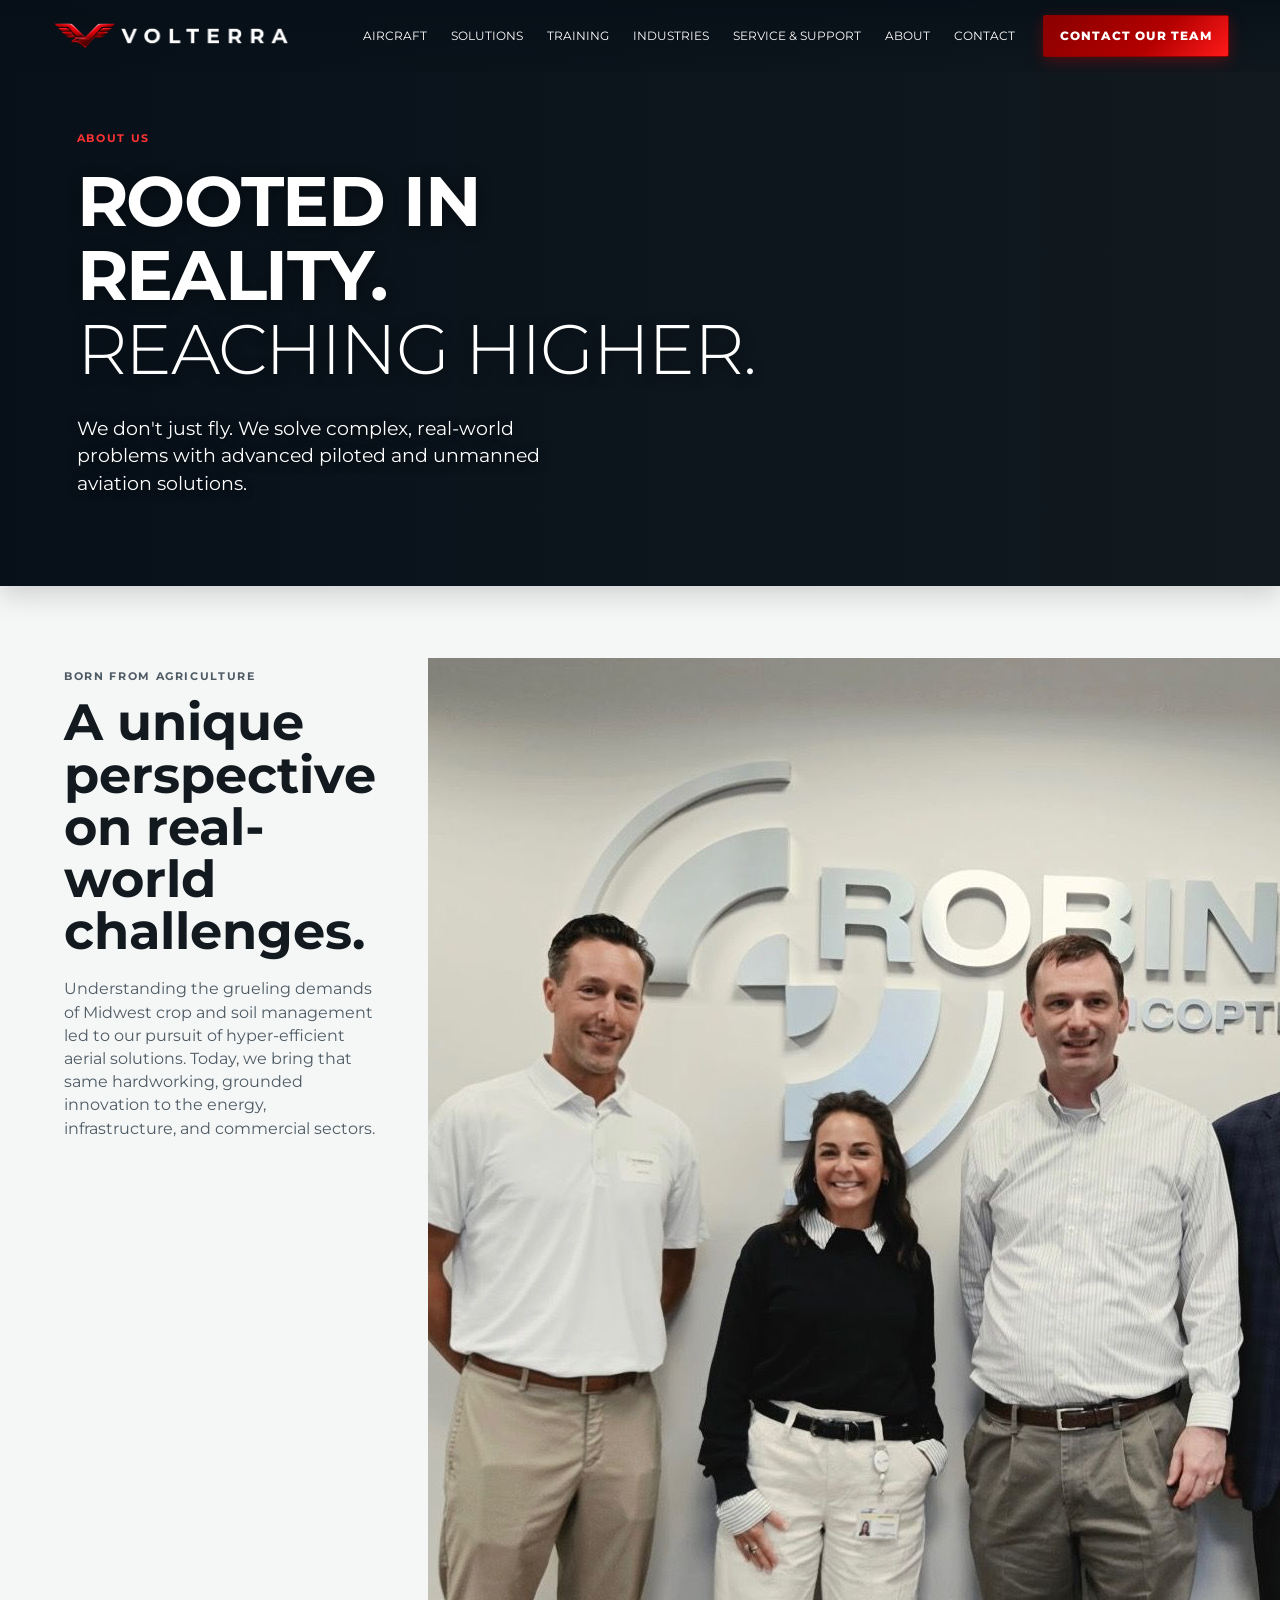
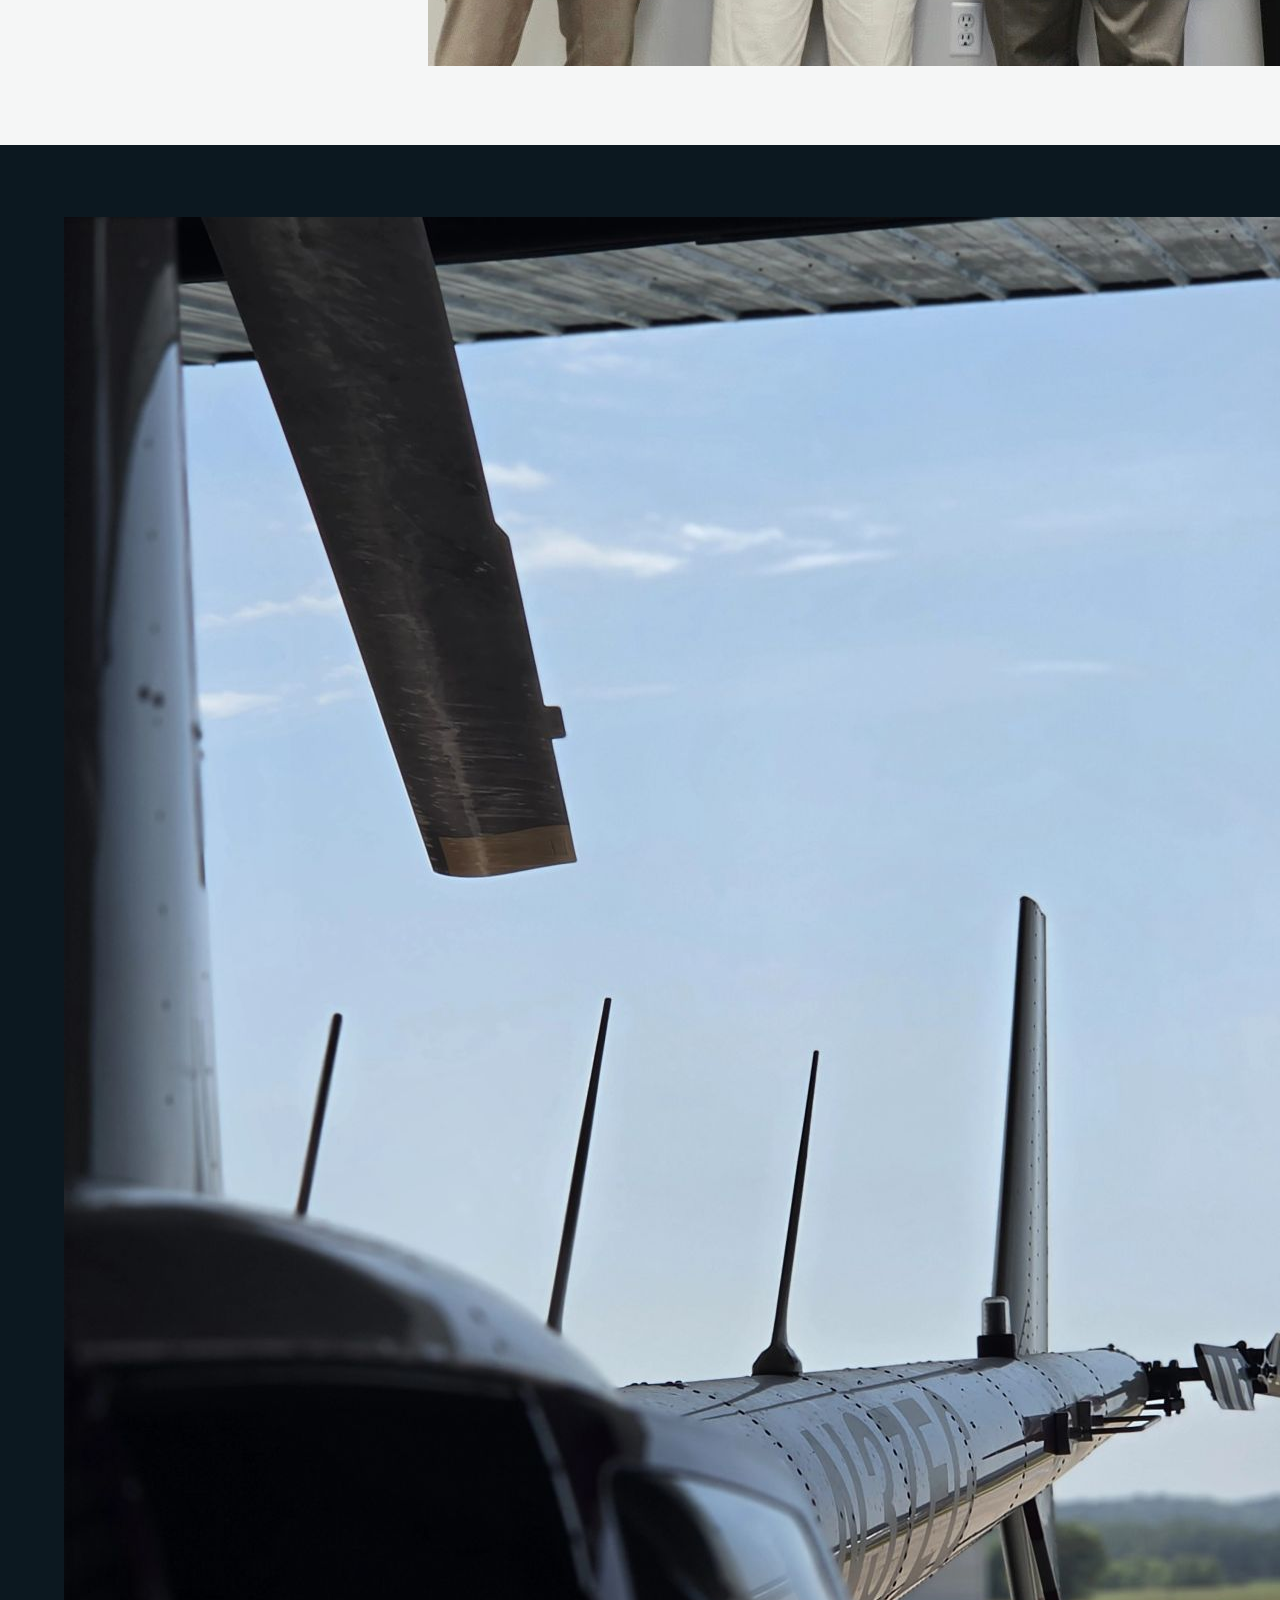
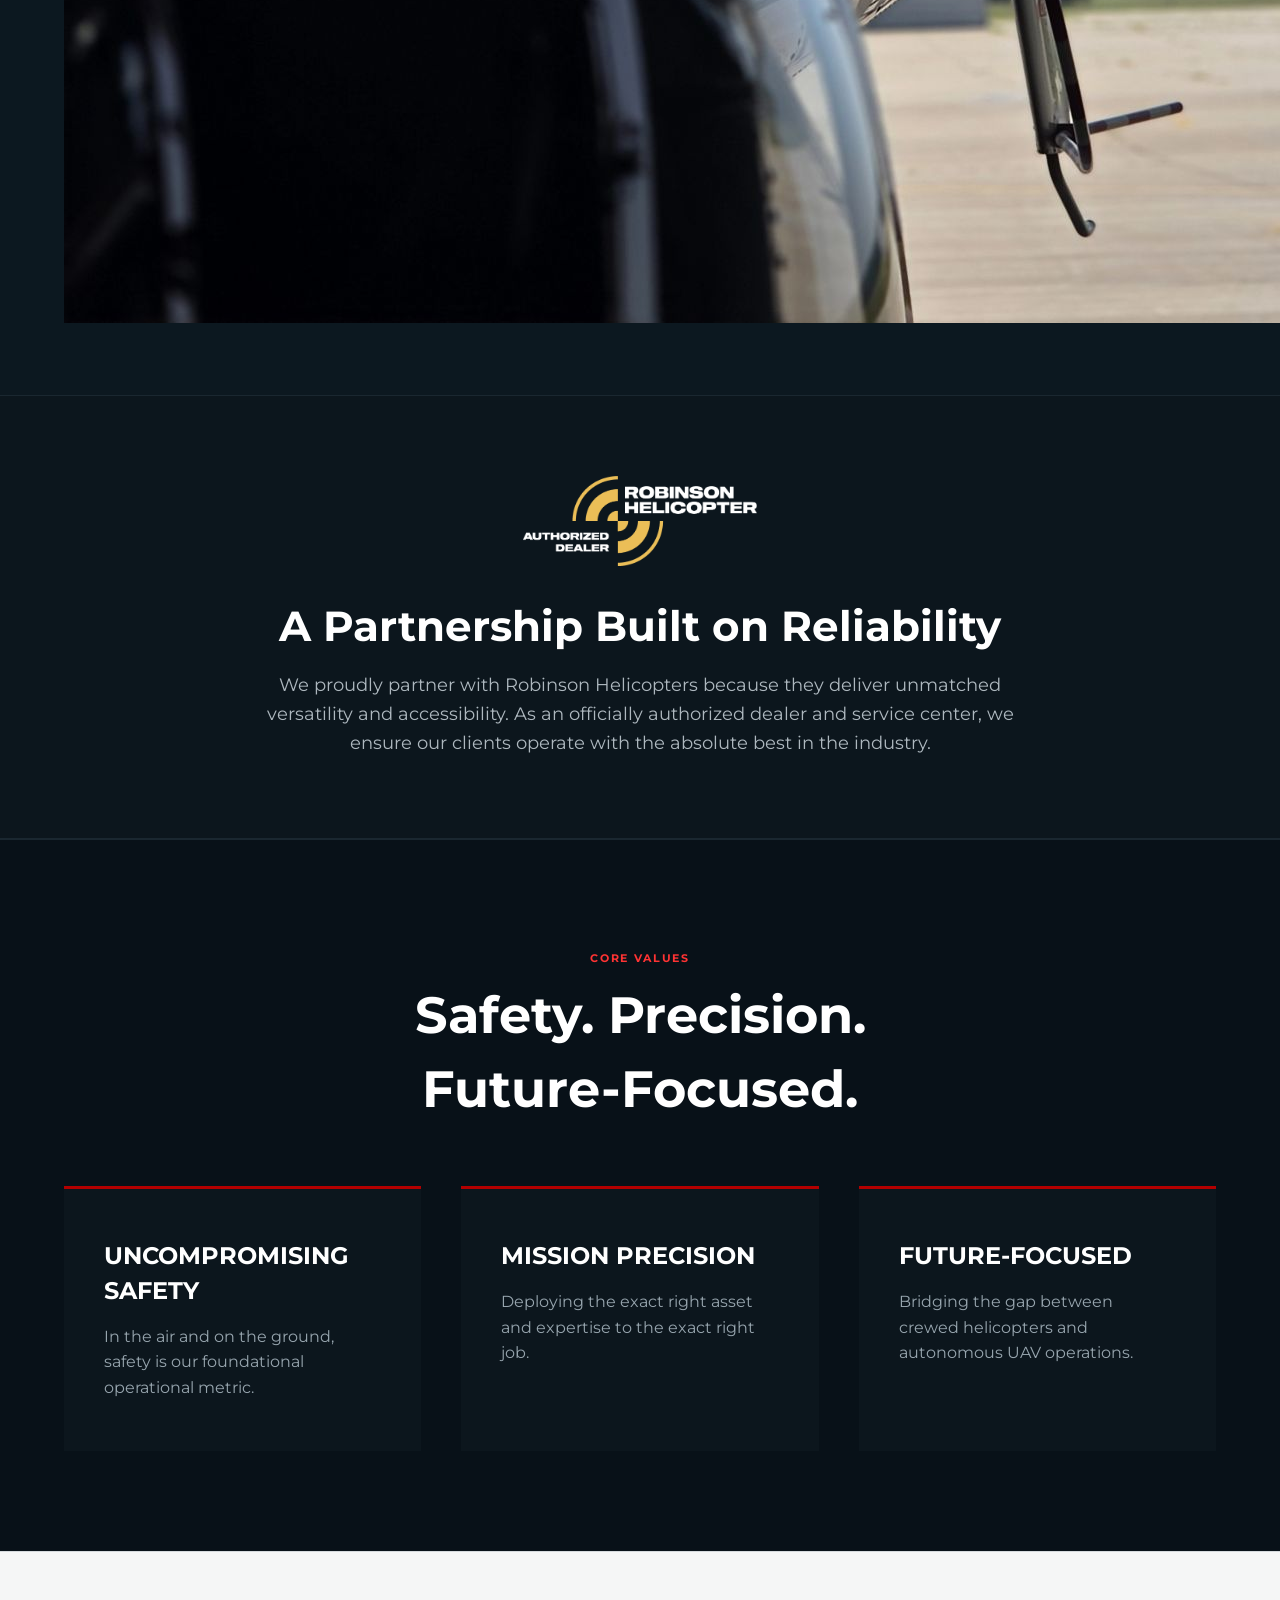
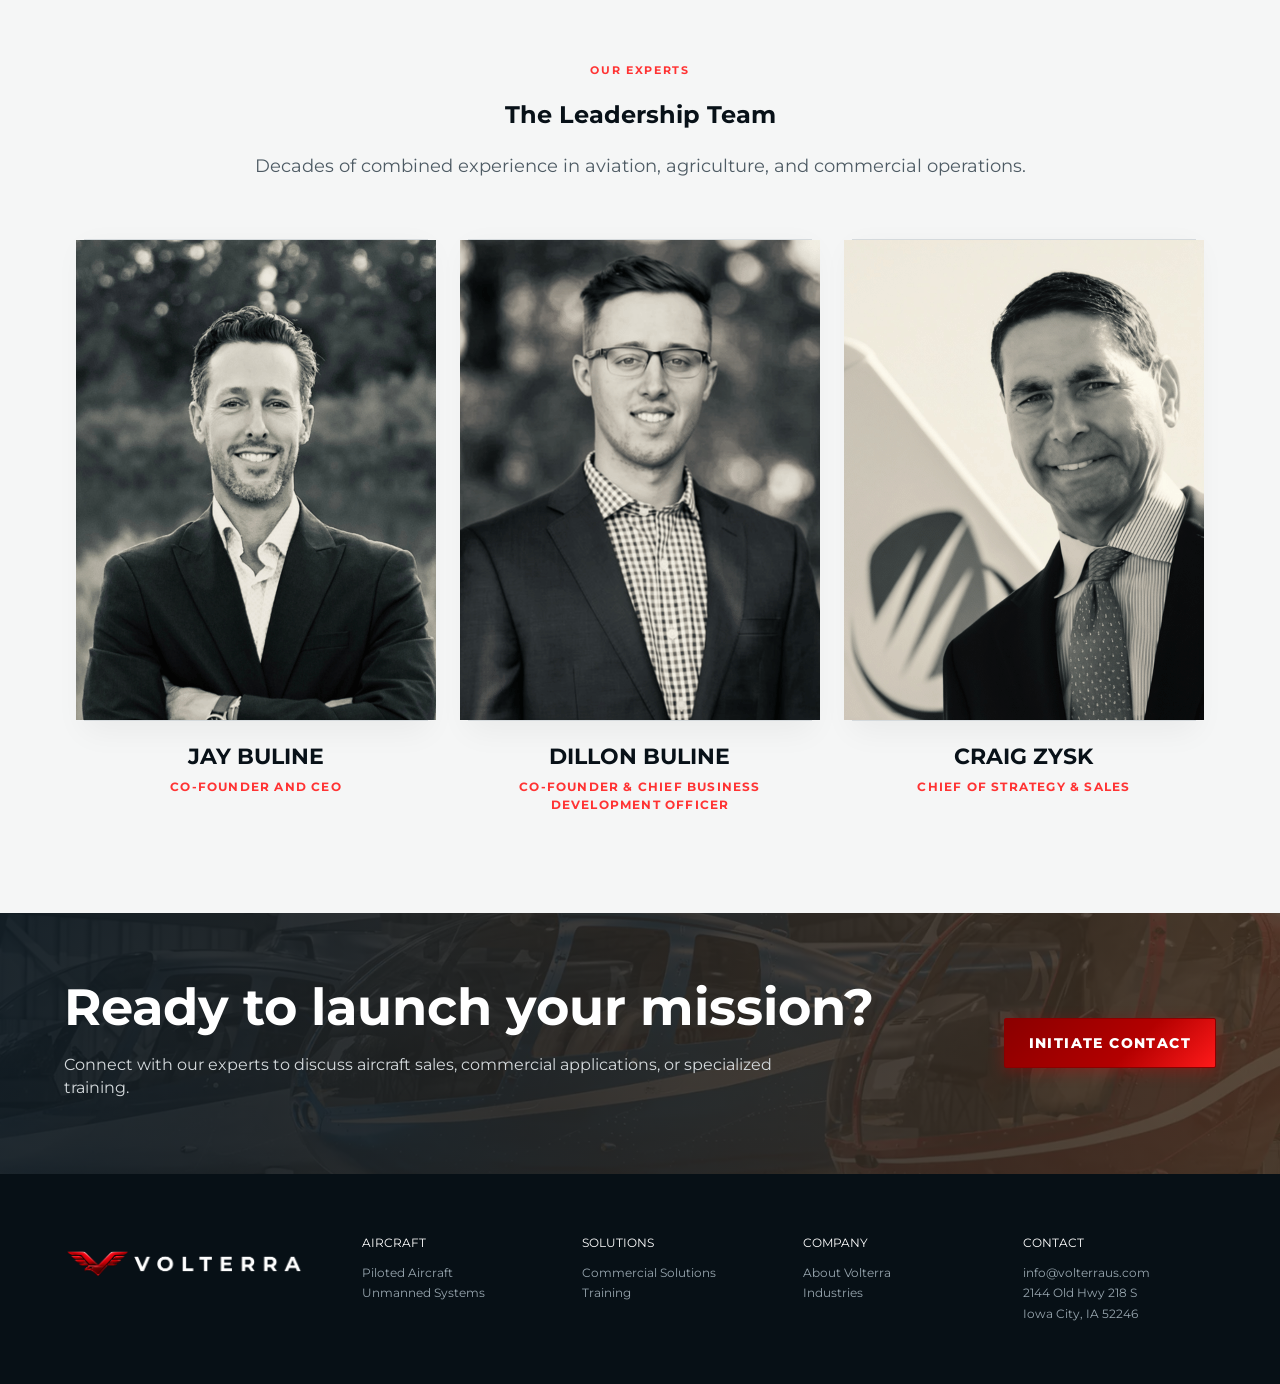
==== Volterra_Website_Starter/about.html @ 9dd0ea14 "Update about.html" ====
<!doctype html>
<html lang="en">
<head>
  <meta charset="utf-8">
  <meta name="viewport" content="width=device-width,initial-scale=1">
  <title>About Volterra | Advanced Aviation Solutions</title>
  <link href="https://fonts.googleapis.com/css2?family=Montserrat:wght@300;400;700;800&display=swap" rel="stylesheet">
  <link rel="stylesheet" href="styles.css?v=29">
</head>
<body>
  <header>
    <a href="index.html" class="brand-link">
      <img src="volterra-horizontal-logo-whitetext.png" alt="Volterra Logo" class="brand-logo">
    </a>
    <nav>
      <a href="index.html#aircraft">Aircraft</a>
      <a href="index.html#solutions">Solutions</a>
      <a href="training.html">Training</a>
      <a href="index.html#industries">Industries</a>
      <a href="index.html#service">Service & Support</a>
      <a href="about.html">About</a>
      <a href="contact.html">Contact</a>
    </nav>
    <a class="btn small" href="contact.html">Contact Our Team</a>
    <div class="mobile-menu">
      <svg width="28" height="28" viewBox="0 0 24 24" fill="none" stroke="currentColor" stroke-width="2"><path d="M3 12h18M3 6h18M3 18h18"/></svg>
    </div>
  </header>

  <!-- HERO SECTION -->
  <section class="hero about-hero">
    <div class="shade"></div>
    <div class="copy">
      <p class="eyebrow blue">About Us</p>
      <h1><strong>ROOTED IN REALITY.</strong><br>REACHING HIGHER.</h1>
      <p>We don't just fly. We solve complex, real-world problems with advanced piloted and unmanned aviation solutions.</p>
    </div>
  </section>

  <!-- SECTION BELOW HERO -->
  <section class="light grid2">
    <div>
      <p class="eyebrow blue">Born from Agriculture</p>
      <h2>A unique perspective on real-world challenges.</h2>
      <p>Understanding the grueling demands of Midwest crop and soil management led to our pursuit of hyper-efficient aerial solutions. Today, we bring that same hardworking, grounded innovation to the energy, infrastructure, and commercial sectors.</p>
    </div>
    <div class="about-feature-img-wrapper">
      <img src="about-team-robinson.jpg" alt="Volterra Team at Robinson Helicopter Company" class="about-feature-img">
    </div>
  </section>

  <!-- THE CAMPUS -->
  <section class="campus" style="grid-template-columns: 1.3fr 1fr;">
    <div class="campus-photo-wrapper">
      <img src="about-campus-hangar.jpg" alt="Volterra Campus Facility" class="campus-feature-img">
    </div>
    <div style="padding: 72px 5vw; display: flex; flex-direction: column; justify-content: center;">
      <p class="eyebrow blue">The Hub</p>
      <h2>The Volterra Campus</h2>
      <p style="color: #97a5ae;">Located in Iowa City, our purpose-built campus is the center of our operations.</p>
      <ul class="campus-list">
        <li><strong>Service & Maintenance:</strong> State-of-the-art bays for keeping fleets mission-ready.</li>
        <li><strong>Training & Flight Ops:</strong> Where pilots and operators master traditional and autonomous flight.</li>
        <li><strong>Innovation:</strong> A collaborative space for developing new commercial applications.</li>
      </ul>
    </div>
  </section>

  <!-- ROBINSON PARTNERSHIP -->
  <section class="auth-dealer partnership-section">
    <img src="robinson-authorized-dealer.png" alt="Robinson Authorized Dealer" class="partnership-logo">
    <div class="partnership-text">
      <h2>A Partnership Built on Reliability</h2>
      <p>We proudly partner with Robinson Helicopters because they deliver unmatched versatility and accessibility. As an officially authorized dealer and service center, we ensure our clients operate with the absolute best in the industry.</p>
    </div>
  </section>

  <!-- CORE VALUES -->
  <section class="values-section">
    <div class="values-header">
      <p class="eyebrow blue">Core Values</p>
      <h2>Safety. Precision.<br>Future-Focused.</h2>
    </div>
    <div class="values-grid">
      <div class="value-card">
        <h3>Uncompromising Safety</h3>
        <p>In the air and on the ground, safety is our foundational operational metric.</p>
      </div>
      <div class="value-card">
        <h3>Mission Precision</h3>
        <p>Deploying the exact right asset and expertise to the exact right job.</p>
      </div>
      <div class="value-card">
        <h3>Future-Focused</h3>
        <p>Bridging the gap between crewed helicopters and autonomous UAV operations.</p>
      </div>
    </div>
  </section>

  <!-- LEADERSHIP TEAM (3 MEMBERS) -->
  <section class="leadership-section">
    <div class="leadership-header">
      <p class="eyebrow blue">Our Experts</p>
      <h2>The Leadership Team</h2>
      <p>Decades of combined experience in aviation, agriculture, and commercial operations.</p>
    </div>
    <div class="team-grid">
      <div class="team-card">
        <div class="team-photo">
          <img src="team-jay-buline.png" alt="Jay Buline">
        </div>
        <h3>Jay Buline</h3>
        <p class="team-title">Co-Founder and CEO</p>
      </div>
      <div class="team-card">
        <div class="team-photo">
          <img src="team-dillon-buline.png" alt="Dillon Buline">
        </div>
        <h3>Dillon Buline</h3>
        <p class="team-title">Co-Founder &amp; Chief Business Development Officer</p>
      </div>
      <div class="team-card">
        <div class="team-photo">
          <img src="team-craig-zysk.png" alt="Craig Zysk">
        </div>
        <h3>Craig Zysk</h3>
        <p class="team-title">Chief of Strategy &amp; Sales</p>
      </div>
    </div>
  </section>

  <!-- CTA -->
  <section class="cta">
    <div>
      <h2>Ready to launch your mission?</h2>
      <p>Connect with our experts to discuss aircraft sales, commercial applications, or specialized training.</p>
    </div>
    <a class="btn" href="contact.html">Initiate Contact</a>
  </section>

  <footer id="service">
    <div><img src="volterra-horizontal-logo-whitetext.png" alt="Volterra Logo" class="footer-logo"></div>
    <div>Aircraft<br><span>Piloted Aircraft<br>Unmanned Systems</span></div>
    <div>Solutions<br><span>Commercial Solutions<br>Training</span></div>
    <div>Company<br><span>About Volterra<br>Industries</span></div>
    <div>Contact<br><span>info@volterraus.com<br>2144 Old Hwy 218 S<br>Iowa City, IA 52246</span></div>
  </footer>
</body>
</html>
---- Volterra_Website_Starter/styles.css ----
:root {
  --slide-width: 40%;
  --center-offset: 30%;
}

* { box-sizing: border-box; }
body { margin: 0; font-family: 'Montserrat', Arial, sans-serif; background: #081118; color: #fff; line-height: 1.45; }
a { color: inherit; text-decoration: none; }

header { position: fixed; top: 0; left: 0; right: 0; z-index: 20; height: 72px; padding: 0 4vw; display: flex; align-items: center; gap: 28px; background: linear-gradient(#071018e8, #07101833); }
.brand-logo { height: 60px; width: auto; display: block; margin-right: auto; }
nav { display: flex; gap: 24px; font-size: 12px; text-transform: uppercase; margin-left: auto; }

/* RED GRADIENT BUTTONS */
.btn { display: inline-block; padding: 14px 24px; background: linear-gradient(135deg, #8a0000 0%, #b30000 60%, #ff1a1a 100%); border: 1px solid #8a0000; color: #fff; text-transform: uppercase; font-size: 14px; font-weight: 800; letter-spacing: .1em; transition: 0.3s; cursor: pointer; box-shadow: 0 4px 15px rgba(230,0,0,0.3); border-radius: 2px; text-align: center; }
.btn:hover { background: linear-gradient(135deg, #a30000 0%, #cc0000 60%, #ff4d4d 100%); box-shadow: 0 6px 20px rgba(255,0,0,0.5); border-color: #a30000; transform: translateY(-2px); }
.btn.small { padding: 11px 16px; font-size: 12px; }

/* Outline Button Variation */
.outline { background: transparent; border: 2px solid #fff; box-shadow: none; }
.outline:hover { background: #fff; color: #cc0000; box-shadow: 0 4px 15px rgba(255,255,255,0.3); border-color: #fff; }

/* Text Links & Arrows */
.text-link { display: inline-flex; align-items: center; gap: 8px; font-size: 11px; text-transform: uppercase; font-weight: 700; letter-spacing: 0.1em; margin-top: 24px; transition: 0.2s; }
.text-link.blue { color: #ff3333; } 
.text-link:hover { opacity: 0.7; }
.arrow { width: 14px; height: 14px; vertical-align: middle; stroke: currentColor; }

/* Hero Section */
.hero { min-height: 85vh; position: relative; display: flex; align-items: center; padding: 120px 6vw 70px; overflow: hidden; background: #081118; z-index: 5; box-shadow: 0 20px 50px rgba(0,0,0,0.8); }
.hero-video { position: absolute; top: 0; left: 0; width: 100%; height: 100%; object-fit: cover; z-index: 0; pointer-events: none; }
.shade { position: absolute; inset: 0; background: linear-gradient(90deg, rgba(7,16,25,0.95) 0%, rgba(7,16,25,0.6) 45%, transparent 100%); z-index: 1; }
.copy { position: relative; z-index: 2; max-width: 720px; }
.eyebrow { text-transform: uppercase; letter-spacing: .15em; font-size: 11px; font-weight: 700; }
.blue { color: #ff3333; } 
.hero h1 { font-size: clamp(36px, 5.5vw, 76px); line-height: 1.05; text-transform: uppercase; letter-spacing: -0.02em; font-weight: 300; margin: 18px 0 28px; text-shadow: 0 2px 14px rgba(0,0,0,0.4); }
.hero h1 strong { font-weight: 700; }
.hero p:not(.eyebrow) { font-size: clamp(16px, 2vw, 19px); max-width: 520px; text-shadow: 0 2px 10px rgba(0,0,0,0.6); }
.actions { display: flex; gap: 12px; margin-top: 28px; }
.scroll-arrow { position: absolute; bottom: 30px; left: 50%; transform: translateX(-50%); color: #fff; opacity: 0.6; z-index: 2; }

/* ROBINSON SLIDER */
.heli-slider { background: #f3eee6; color: #121a20; position: relative; padding: 80px 0 100px; overflow: hidden; display: flex; flex-direction: column; align-items: center; }
.bg-title { position: absolute; top: 10%; left: 50%; transform: translateX(-50%); font-size: 28vw; font-weight: 800; color: rgba(0,0,0,0.03); z-index: 1; pointer-events: none; line-height: 1; margin: 0; }

.carousel-container { position: relative; z-index: 2; width: 100%; max-width: 1400px; margin: 0 auto; display: flex; align-items: center; justify-content: center; }
.slider-btn { background: transparent; border: 1px solid #121a20; border-radius: 50%; width: 44px; height: 44px; display: flex; align-items: center; justify-content: center; cursor: pointer; transition: 0.2s; position: absolute; z-index: 10; top: 50%; transform: translateY(-50%); }
.slider-btn:hover { background: #121a20; color: #fff; }
.slider-btn.prev { left: 5vw; }
.slider-btn.next { right: 5vw; }
@media(min-width: 1400px) { .slider-btn.prev { left: 10px; } .slider-btn.next { right: 10px; } }

.carousel-track-wrapper { width: 100%; overflow: hidden; padding: 20px 0; touch-action: pan-y; }
.carousel-track { display: flex; transition: transform 0.5s ease; width: 100%; align-items: center; }
.slide { flex: 0 0 var(--slide-width); text-align: center; transition: all 0.5s ease; opacity: 0.2; transform: scale(0.65); cursor: pointer; }
.slide img { width: 100%; height: auto; max-height: 400px; object-fit: contain; filter: drop-shadow(0 25px 20px rgba(0,0,0,0.25)); }
.slide.active { opacity: 1; transform: scale(1.15); pointer-events: none; }

.carousel-dots { display: flex; gap: 10px; margin: 40px 0; position: relative; z-index: 2; }
.dot { width: 6px; height: 6px; background: #aeb8bf; border-radius: 50%; cursor: pointer; transition: 0.2s; }
.dot.active { background: #121a20; transform: scale(1.6); }

.carousel-content { max-width: 800px; margin: 0 auto; text-align: left; padding: 0 5vw; position: relative; z-index: 2; width: 100%; }
.carousel-content .series { text-transform: uppercase; letter-spacing: 1px; font-size: 14px; margin-bottom: 5px; color: #555; }
.carousel-content h2 { font-size: 48px; margin: 0 0 15px; color: #081118; font-weight: 800; line-height: 1; }
.carousel-content p { font-size: 16px; color: #444; margin-bottom: 30px; line-height: 1.6; }

/* Authorized Dealer Banner */
.auth-dealer { background: #0c161d; padding: 35px 5vw; display: flex; justify-content: center; align-items: center; border-bottom: 1px solid #1a2730; }
.auth-dealer img { height: 90px; width: auto; object-fit: contain; }

.grid2 { display: grid; grid-template-columns: 1fr 2fr; gap: 52px; padding: 72px 5vw; }
.light { background: #f5f6f6; color: #121a20; }
.light p { color: #4e5b64; }
.light h2, .ag-section h2, .campus h2, .cta h2 { font-size: clamp(34px, 4vw, 56px); line-height: 1.02; margin: 10px 0 20px; }

/* Industry Cards */
.industry-grid { display: grid; grid-template-columns: repeat(4, 1fr); gap: 6px; }
.industry-grid article { min-height: 400px; padding: 0; display: flex; flex-direction: column; justify-content: center; align-items: center; text-transform: uppercase; position: relative; cursor: pointer; overflow: hidden; }
.card-content { position: relative; z-index: 2; display: flex; justify-content: center; align-items: center; width: 100%; height: 100%; }

.industry-title { font-size: clamp(40px, 4vw, 56px); font-weight: 800; color: #ffffff; writing-mode: vertical-rl; transform: rotate(180deg); letter-spacing: 0.1em; transition: 0.4s ease; margin: 0; text-shadow: 0 4px 15px rgba(0,0,0,0.5); }
.industry-grid article:hover .industry-title { transform: rotate(180deg) scale(1.05); }

.ag { background: linear-gradient(to top, rgba(0,0,0,0.95) 0%, rgba(0,0,0,0.2) 80%), url('industry-ag.jpg'); background-size: cover; background-position: center; }
.energy { background: linear-gradient(to top, rgba(0,0,0,0.95) 0%, rgba(0,0,0,0.2) 80%), url('industry-energy.png'); background-size: cover; background-position: center; }
.infra { background: linear-gradient(to top, rgba(0,0,0,0.95) 0%, rgba(0,0,0,0.2) 80%), url('infrastructure-picture.png'); background-size: cover; background-position: center; }
.emerging { background: linear-gradient(to top, rgba(0,0,0,0.95) 0%, rgba(0,0,0,0.2) 80%), url('emerging-picture.png'); background-size: cover; background-position: center; }

/* Split Panels */
.split { display: grid; grid-template-columns: 1fr 1fr; }
.panel { min-height: 500px; display: flex; flex-direction: column; justify-content: flex-end; align-items: flex-start; padding: 70px 6vw; position: relative; }
.panel-content { position: relative; z-index: 2; }
.panel h2 { font-size: clamp(28px, 3vw, 36px); text-shadow: 0 2px 10px rgba(0,0,0,0.6); margin: 10px 0 0; }
.crewed { background: linear-gradient(to right, rgba(7,16,25,0.95) 0%, rgba(7,16,25,0.2) 100%), linear-gradient(to top, rgba(7,16,25,0.9) 0%, transparent 60%), url('crewed-r44.png'); background-size: cover; background-position: center; }
.uncrewed { background: linear-gradient(to right, rgba(7,16,25,0.95) 0%, rgba(7,16,25,0.2) 100%), linear-gradient(to top, rgba(7,16,25,0.9) 0%, transparent 60%), url('unmanned-aviation.webp'); background-size: cover; background-position: center; }

/* Ag Section */
.ag-section { display: grid; grid-template-columns: 1fr 1.4fr; background: #08131b; }
.ag-section > div:first-child { padding: 72px 5vw; display: flex; flex-direction: column; justify-content: center; }
.field { min-height: 450px; position: relative; background: url('born-ag-bg.jpg') center/cover no-repeat; }
.field::before { content: ''; position: absolute; inset: 0; background: linear-gradient(to right, #08131b 0%, transparent 30%); }

/* Landscapes Grid */
.landscapes { display: grid; grid-template-columns: repeat(3, 1fr); gap: 6px; }
.landscapes div { min-height: 260px; background-size: cover; background-position: center; }
.landscape-1 { background-image: url('mission-ready-1.png'); }
.landscape-2 { background-image: url('mission-ready-2.png'); }
.landscape-3 { background-image: url('mission-ready-3.png'); }

/* Campus */
.campus { display: grid; grid-template-columns: 0.8fr 1.7fr; min-height: 450px; background: #0c1820; }
.campus > div:first-child { padding: 72px 5vw; display: flex; flex-direction: column; justify-content: center; }
.campus-art { background: linear-gradient(to right, #0c1820 0%, rgba(12,24,32,0.1) 50%), url('campus-pic.png') center/cover no-repeat; min-height: 450px; position: relative; }

/* Footer & CTA */
.cta { display: flex; justify-content: space-between; align-items: center; gap: 28px; padding: 58px 5vw; background: linear-gradient(100deg, rgba(16,28,36,0.9), rgba(74,55,38,0.8)), url('move-aviation-forward.webp') center/cover no-repeat; }
.cta p { max-width: 740px; color: #d5dadd; }
footer { display: grid; grid-template-columns: 1.4fr repeat(4, 1fr); gap: 28px; padding: 60px 5vw; background: #071016; font-size: 12px; text-transform: uppercase; }
.footer-logo { height: 60px; width: auto; display: block; margin-bottom: 20px; }
footer span { display: block; color: #97a5ae; line-height: 1.7; text-transform: none; margin-top: 12px; }

/* ABOUT PAGE STYLES */
.about-hero { background: #121a20; min-height: 60vh; box-shadow: 0 10px 25px rgba(0,0,0,0.15); }
.placeholder-img { background: #e0e5e9; border: 2px dashed #aeb8bf; display: flex; align-items: center; justify-content: center; color: #4e5b64; font-weight: 700; text-transform: uppercase; font-size: 14px; letter-spacing: 0.1em; text-align: center; padding: 40px; }
.dark-placeholder { background: #0c1820; border-color: #1a2730; color: #4e5b64; }
.campus-list { list-style: none; padding: 0; margin: 30px 0 0; }
.campus-list li { margin-bottom: 20px; padding-left: 24px; position: relative; color: #aeb8bf; font-size: 16px; line-height: 1.6; }
.campus-list li strong { color: #fff; }
.campus-list li::before { content: '→'; position: absolute; left: 0; color: #ff3333; font-weight: bold; }
.partnership-section { flex-direction: column; padding: 80px 5vw; border-top: 1px solid #1a2730; }
.partnership-logo { height: 110px; margin-bottom: 30px; }
.partnership-text { max-width: 800px; text-align: center; }
.partnership-text h2 { font-size: clamp(28px, 4vw, 42px); margin: 0 0 15px; }
.partnership-text p { color: #aeb8bf; font-size: 18px; line-height: 1.6; margin: 0; }
.values-section { padding: 100px 5vw; background: #081118; border-top: 1px solid #1a2730; }
.values-header { text-align: center; margin-bottom: 60px; }
.values-header h2 { font-size: clamp(34px, 4vw, 56px); margin: 10px 0 0; }
.values-grid { display: grid; grid-template-columns: repeat(3, 1fr); gap: 40px; max-width: 1200px; margin: 0 auto; }
.value-card { background: #0c161d; padding: 50px 40px; border-top: 3px solid #b30000; transition: 0.3s; }
.value-card:hover { transform: translateY(-10px); box-shadow: 0 10px 30px rgba(0,0,0,0.5); border-color: #ff3333; }
.value-card h3 { font-size: 24px; text-transform: uppercase; margin: 0 0 15px; color: #fff; }
.value-card p { color: #97a5ae; margin: 0; line-height: 1.6; }

/* Leadership Team (Light Theme) */
.leadership-section { padding: 100px 5vw; background: #f5f6f6; border-top: 1px solid #d5dadd; }
.leadership-header { text-align: center; margin-bottom: 60px; }
.leadership-header h2 { color: #081118; }
.leadership-header p:not(.eyebrow) { color: #4e5b64; font-size: 18px; }
.team-grid { display: flex; flex-wrap: wrap; justify-content: center; gap: 40px; max-width: 1200px; margin: 0 auto; }
.team-card { flex: 0 1 calc(33.333% - 40px); min-width: 250px; text-align: center; }
.team-photo { width: 100%; aspect-ratio: 3/4; background: #ffffff; border: 1px solid #d5dadd; box-shadow: 0 10px 30px rgba(0,0,0,0.05); display: flex; align-items: center; justify-content: center; margin-bottom: 20px; color: #97a5ae; font-size: 12px; text-transform: uppercase; letter-spacing: 0.1em; transition: 0.3s; }
.team-card:hover .team-photo { border-color: #ff3333; box-shadow: 0 10px 30px rgba(255,51,51,0.15); transform: translateY(-5px); }
.team-card h3 { font-size: 22px; margin: 0 0 5px; color: #081118; text-transform: uppercase; }
.team-title { color: #ff3333; font-weight: 700; font-size: 12px; text-transform: uppercase; letter-spacing: 0.1em; margin: 0; }

/* CONTACT PAGE STYLES (Light Theme) */
.contact-hero { background: #121a20; min-height: 45vh; box-shadow: 0 10px 25px rgba(0,0,0,0.15); }
.contact-section-wrapper { background: #f5f6f6; color: #121a20; }
.contact-section { display: grid; grid-template-columns: 1fr 1.5fr; gap: 80px; padding: 100px 5vw; max-width: 1400px; margin: 0 auto; }
.contact-info h2 { font-size: clamp(28px, 3vw, 42px); margin: 0 0 15px; color: #081118; }
.contact-info > p { color: #4e5b64; line-height: 1.6; margin-bottom: 40px; font-size: 16px; }
.info-block { margin-bottom: 35px; }
.contact-link, .contact-address { font-size: 18px; color: #121a20; font-weight: 700; line-height: 1.5; display: inline-block; transition: 0.2s; }
.contact-link:hover { color: #ff3333; }
.contact-form-container { background: #ffffff; border: 1px solid #d5dadd; padding: 10px; border-radius: 4px; box-shadow: 0 10px 30px rgba(0,0,0,0.08); }

/* TRAINING PAGE STYLES */
.training-hero { background: #121a20; min-height: 60vh; box-shadow: 0 10px 25px rgba(0,0,0,0.15); }
.courses-section { padding: 100px 5vw; background: #0c1820; border-top: 1px solid #1a2730; }
.courses-header { text-align: center; margin-bottom: 60px; }
.courses-header h2 { font-size: clamp(34px, 4vw, 56px); margin: 10px 0 0; }
.courses-grid { display: grid; grid-template-columns: repeat(auto-fit, minmax(320px, 1fr)); gap: 40px; max-width: 1000px; margin: 0 auto; }
.course-card { background: #081118; padding: 40px; border-top: 3px solid #b30000; border-radius: 2px; display: flex; flex-direction: column; transition: 0.3s; border-left: 1px solid #1a2730; border-right: 1px solid #1a2730; border-bottom: 1px solid #1a2730; }
.course-card:hover { transform: translateY(-50px); box-shadow: 0 10px 30px rgba(0,0,0,0.5); border-top-color: #ff3333; }
.course-date { display: inline-block; align-self: flex-start; background: #ff3333; color: #fff; padding: 6px 12px; font-size: 11px; font-weight: 800; text-transform: uppercase; letter-spacing: .1em; margin-bottom: 25px; border-radius: 2px; }
.course-card h3 { font-size: 24px; margin: 0 0 5px; color: #fff; }
.course-type { color: #ff3333; font-size: 12px; font-weight: 700; text-transform: uppercase; margin: 0 0 20px; letter-spacing: 0.05em; }
.course-desc { color: #97a5ae; margin: 0 0 30px; line-height: 1.6; flex-grow: 1; }
.course-details { list-style: none; padding: 0; margin: 0 0 35px; border-top: 1px solid #1a2730; padding-top: 25px; }
.course-details li { color: #97a5ae; font-size: 14px; margin-bottom: 10px; }
.course-details li strong { color: #fff; text-transform: uppercase; font-size: 12px; letter-spacing: 0.05em; margin-right: 5px; }
.course-card .btn { align-self: flex-start; }

/* Mobile Adjustments */
.mobile-menu { display: none; color: #fff; cursor: pointer; }

@media (max-width: 900px) {
  :root { --slide-width: 75%; --center-offset: 12.5%; }
  nav, .btn.small { display: none; }
  .mobile-menu { display: block; margin-left: auto; }
  .brand-logo { height: 48px; } 
  header { padding: 0 5vw; }
  .hero { min-height: 70vh; padding: 120px 5vw 60px; }
  .contact-hero { min-height: 40vh; }
  .training-hero { min-height: 50vh; }
  .hero h1 { font-size: clamp(32px, 9vw, 50px); margin: 12px 0 20px; }
  .shade { background: linear-gradient(90deg, rgba(7,16,25,0.85) 0%, rgba(7,16,25,0.2) 100%); }
  .slider-btn { width: 36px; height: 36px; }
  .slider-btn.prev { left: 1vw; }
  .slider-btn.next { right: 1vw; }
  .carousel-content h2 { font-size: 38px; }
  .grid2, .ag-section, .campus, .split, .contact-section { grid-template-columns: 1fr; padding: 50px 5vw; }
  .industry-grid { grid-template-columns: 1fr 1fr; }
  .industry-title { writing-mode: horizontal-tb; transform: none; text-align: center; }
  .industry-grid article:hover .industry-title { transform: scale(1.05); }
  .landscapes { grid-template-columns: 1fr; }
  .cta { flex-direction: column; align-items: flex-start; }
  footer { grid-template-columns: 1fr 1fr; gap: 40px; padding: 50px 5vw; }
  .footer-logo { height: 40px; }
  .panel, .field, .campus-art { min-height: 350px; }
  .field::before, .campus-art::before { background: linear-gradient(to bottom, #08131b 0%, transparent 30%); }
  .values-grid { grid-template-columns: 1fr; gap: 20px; }
  .team-card { flex: 0 1 calc(50% - 20px); }
  .contact-section { gap: 40px; }
  .courses-grid { grid-template-columns: 1fr; }
}

@media (max-width: 560px) {
  :root { --slide-width: 90%; --center-offset: 5%; }
  .actions { flex-direction: column; align-items: stretch; }
  .actions .btn { text-align: center; }
  .industry-grid, footer { grid-template-columns: 1fr; }
  .industry-grid article { min-height: 200px; }
  .industry-title { font-size: 32px; }
  .team-card { flex: 0 1 100%; }
}
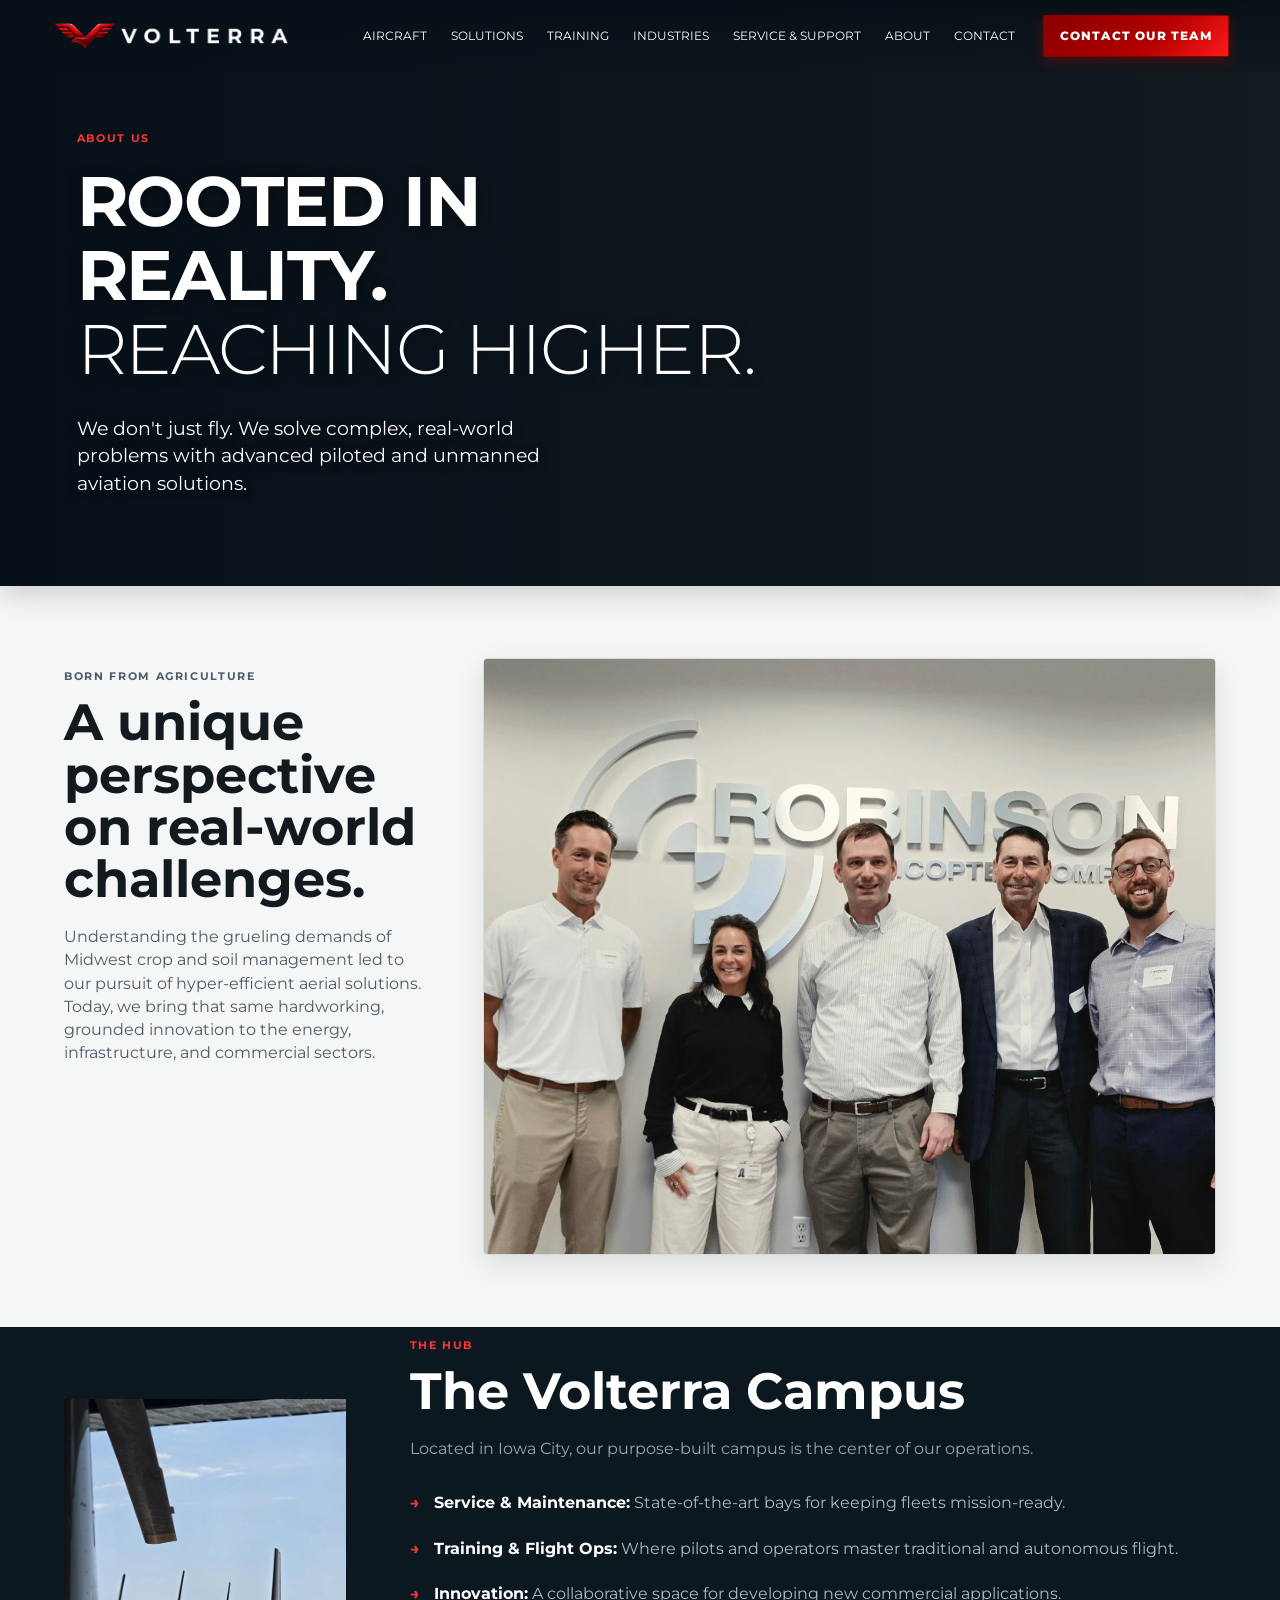
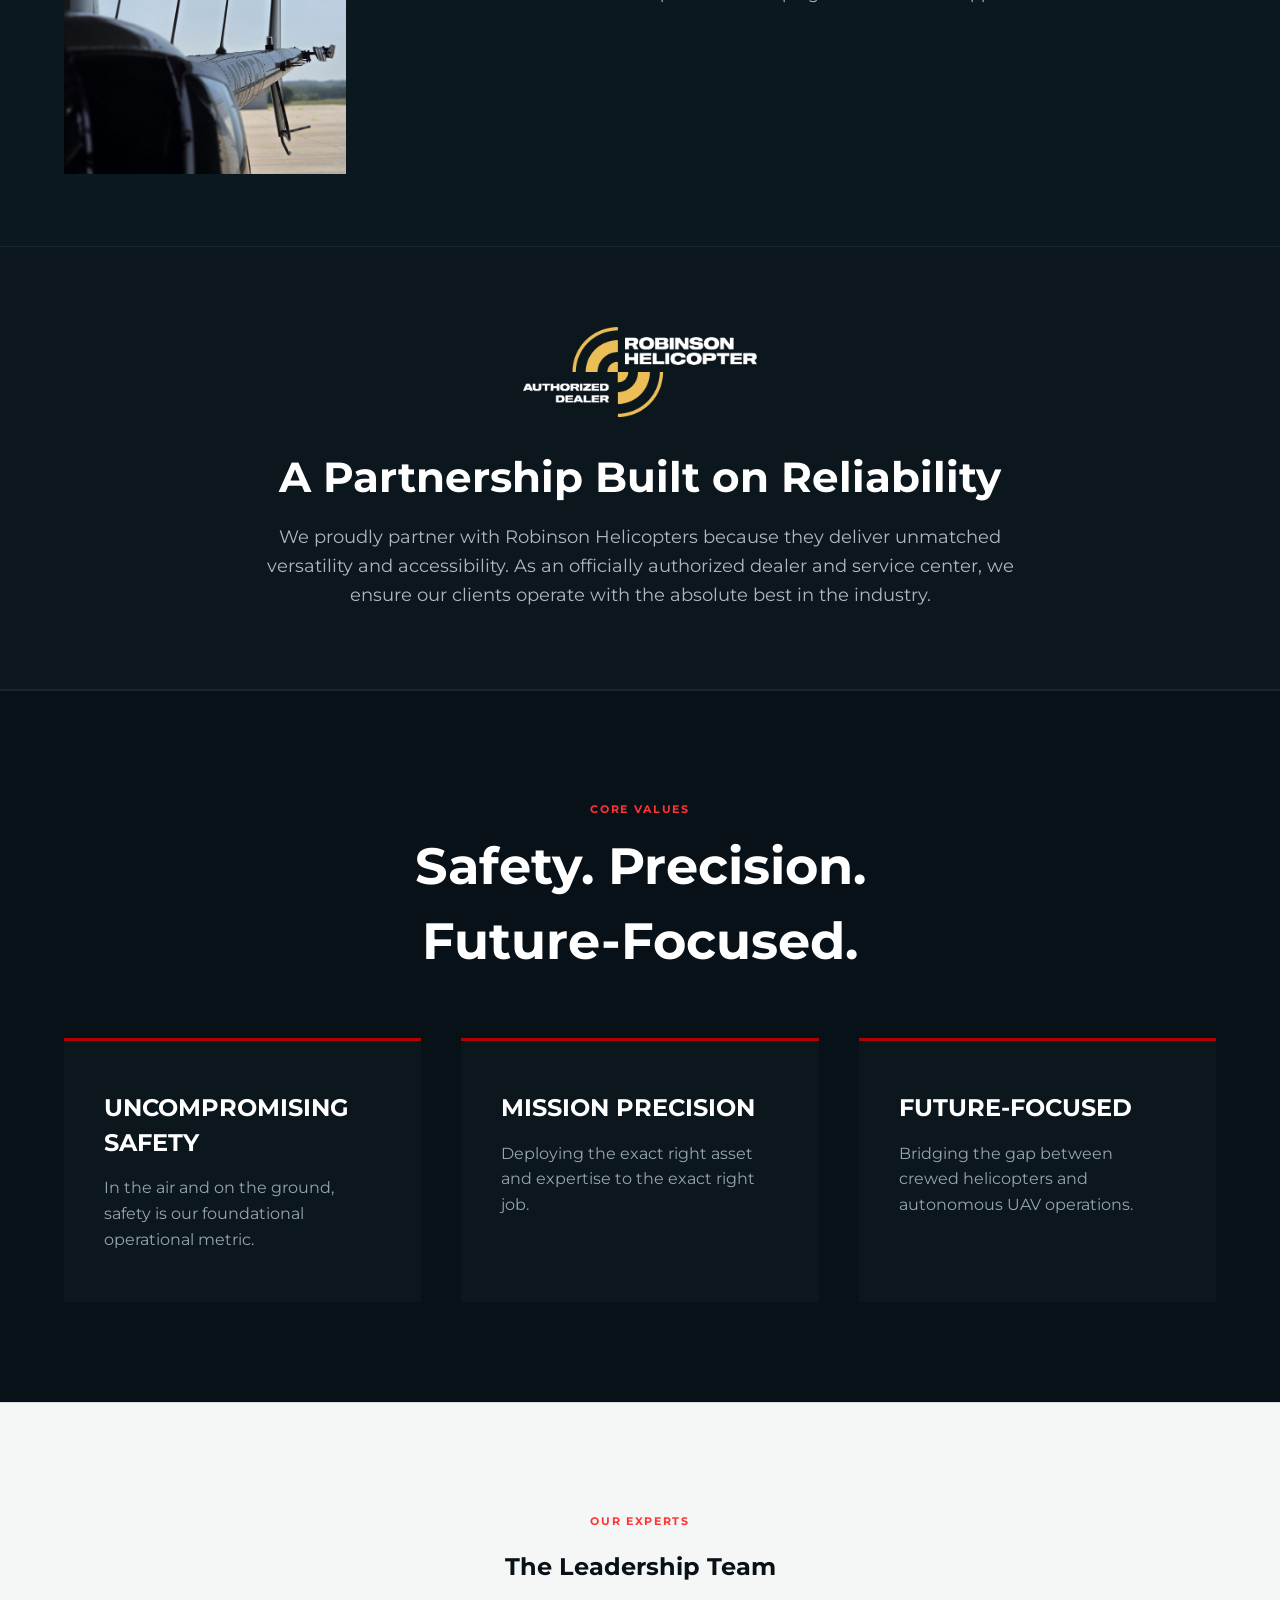
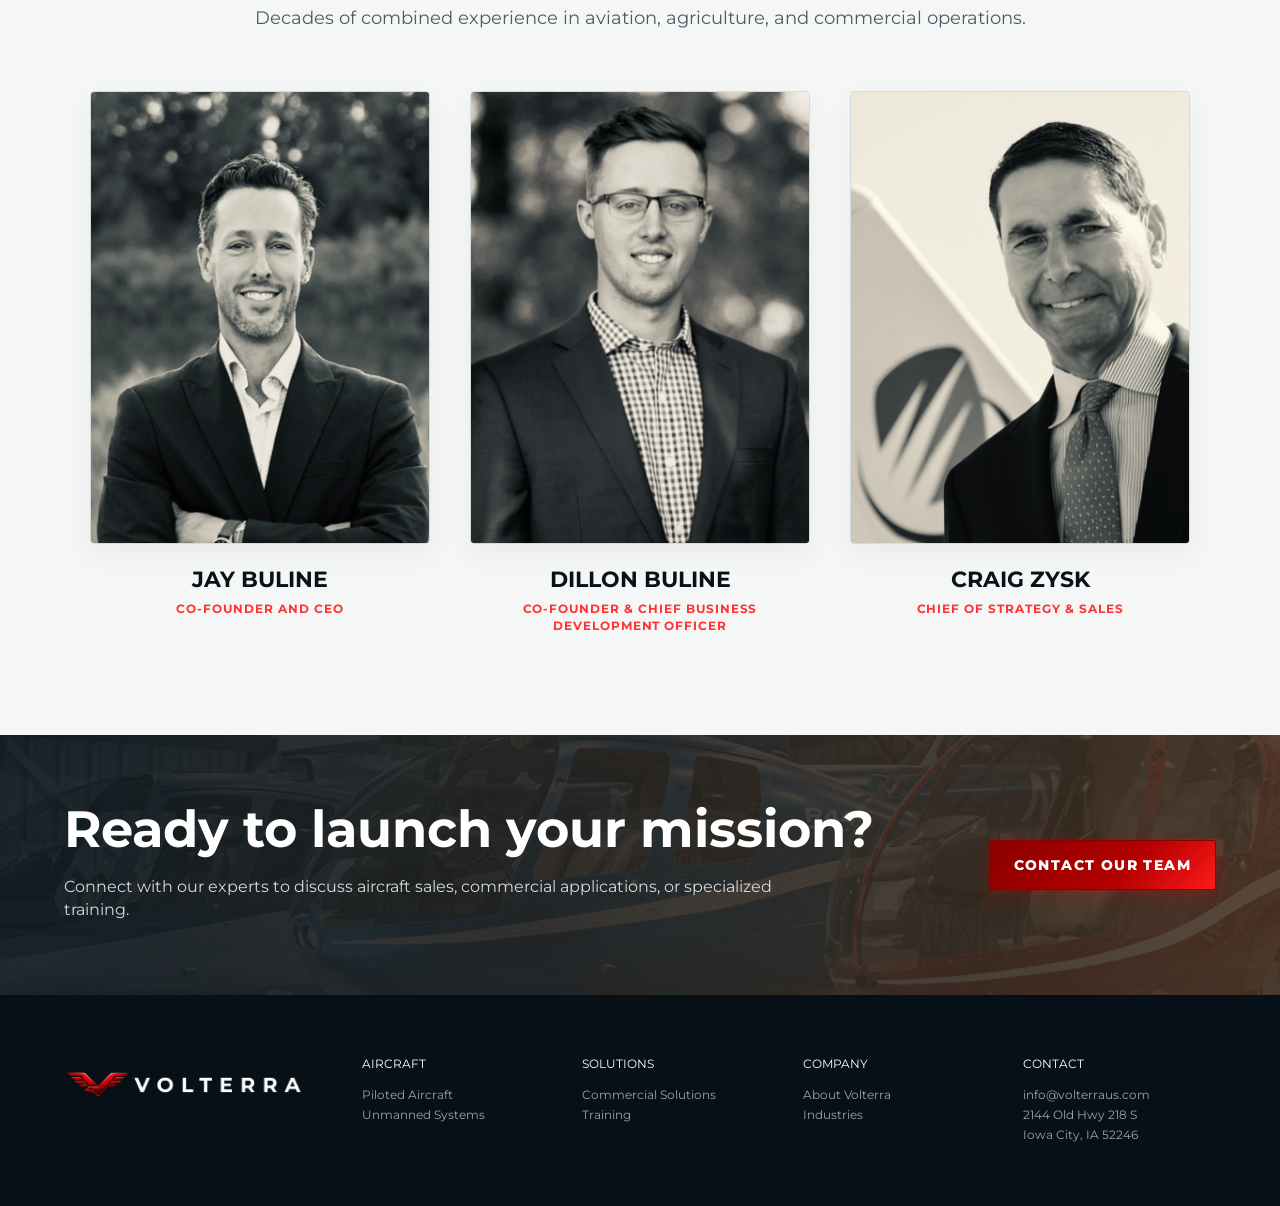
==== commit 3df7caf1: "Update about.html" ====
--- a/Volterra_Website_Starter/about.html
+++ b/Volterra_Website_Starter/about.html
@@ -5,7 +5,7 @@
   <meta name="viewport" content="width=device-width,initial-scale=1">
   <title>About Volterra | Advanced Aviation Solutions</title>
   <link href="https://fonts.googleapis.com/css2?family=Montserrat:wght@300;400;700;800&display=swap" rel="stylesheet">
-  <link rel="stylesheet" href="styles.css?v=29">
+  <link rel="stylesheet" href="styles.css?v=30">
 </head>
 <body>
   <header>
@@ -37,9 +37,9 @@
     </div>
   </section>
 
-  <!-- SECTION BELOW HERO -->
-  <section class="light grid2">
-    <div>
+  <!-- SECTION BELOW HERO (ROBINSON TEAM) -->
+  <section class="light grid2 about-origin-grid">
+    <div class="origin-text-block">
       <p class="eyebrow blue">Born from Agriculture</p>
       <h2>A unique perspective on real-world challenges.</h2>
       <p>Understanding the grueling demands of Midwest crop and soil management led to our pursuit of hyper-efficient aerial solutions. Today, we bring that same hardworking, grounded innovation to the energy, infrastructure, and commercial sectors.</p>
@@ -49,12 +49,12 @@
     </div>
   </section>
 
-  <!-- THE CAMPUS -->
-  <section class="campus" style="grid-template-columns: 1.3fr 1fr;">
+  <!-- THE CAMPUS (HANGAR TAIL-BOOM PHOTO) -->
+  <section class="campus about-campus">
     <div class="campus-photo-wrapper">
       <img src="about-campus-hangar.jpg" alt="Volterra Campus Facility" class="campus-feature-img">
     </div>
-    <div style="padding: 72px 5vw; display: flex; flex-direction: column; justify-content: center;">
+    <div class="campus-content-block">
       <p class="eyebrow blue">The Hub</p>
       <h2>The Volterra Campus</h2>
       <p style="color: #97a5ae;">Located in Iowa City, our purpose-built campus is the center of our operations.</p>
@@ -135,7 +135,7 @@
       <h2>Ready to launch your mission?</h2>
       <p>Connect with our experts to discuss aircraft sales, commercial applications, or specialized training.</p>
     </div>
-    <a class="btn" href="contact.html">Initiate Contact</a>
+    <a class="btn" href="contact.html">Contact Our Team</a>
   </section>
 
   <footer id="service">
--- a/Volterra_Website_Starter/styles.css
+++ b/Volterra_Website_Starter/styles.css
@@ -122,8 +122,11 @@
 
 /* ABOUT PAGE STYLES */
 .about-hero { background: #121a20; min-height: 60vh; box-shadow: 0 10px 25px rgba(0,0,0,0.15); }
-.placeholder-img { background: #e0e5e9; border: 2px dashed #aeb8bf; display: flex; align-items: center; justify-content: center; color: #4e5b64; font-weight: 700; text-transform: uppercase; font-size: 14px; letter-spacing: 0.1em; text-align: center; padding: 40px; }
-.dark-placeholder { background: #0c1820; border-color: #1a2730; color: #4e5b64; }
+.about-feature-img-wrapper { width: 100%; border-radius: 4px; overflow: hidden; box-shadow: 0 10px 30px rgba(0,0,0,0.1); border: 1px solid #d5dadd; }
+.about-feature-img { width: 100%; height: 100%; min-height: 380px; object-fit: cover; display: block; }
+.campus-photo-wrapper { width: 100%; overflow: hidden; min-height: 450px; display: flex; }
+.campus-feature-img { width: 100%; height: 100%; object-fit: cover; display: block; }
+
 .campus-list { list-style: none; padding: 0; margin: 30px 0 0; }
 .campus-list li { margin-bottom: 20px; padding-left: 24px; position: relative; color: #aeb8bf; font-size: 16px; line-height: 1.6; }
 .campus-list li strong { color: #fff; }
@@ -142,17 +145,18 @@
 .value-card h3 { font-size: 24px; text-transform: uppercase; margin: 0 0 15px; color: #fff; }
 .value-card p { color: #97a5ae; margin: 0; line-height: 1.6; }
 
-/* Leadership Team (Light Theme) */
+/* Leadership Team (Light Theme - 3 across) */
 .leadership-section { padding: 100px 5vw; background: #f5f6f6; border-top: 1px solid #d5dadd; }
 .leadership-header { text-align: center; margin-bottom: 60px; }
 .leadership-header h2 { color: #081118; }
 .leadership-header p:not(.eyebrow) { color: #4e5b64; font-size: 18px; }
-.team-grid { display: flex; flex-wrap: wrap; justify-content: center; gap: 40px; max-width: 1200px; margin: 0 auto; }
-.team-card { flex: 0 1 calc(33.333% - 40px); min-width: 250px; text-align: center; }
-.team-photo { width: 100%; aspect-ratio: 3/4; background: #ffffff; border: 1px solid #d5dadd; box-shadow: 0 10px 30px rgba(0,0,0,0.05); display: flex; align-items: center; justify-content: center; margin-bottom: 20px; color: #97a5ae; font-size: 12px; text-transform: uppercase; letter-spacing: 0.1em; transition: 0.3s; }
+.team-grid { display: grid; grid-template-columns: repeat(3, 1fr); gap: 40px; max-width: 1100px; margin: 0 auto; }
+.team-card { text-align: center; }
+.team-photo { width: 100%; aspect-ratio: 3/4; background: #ffffff; border: 1px solid #d5dadd; box-shadow: 0 10px 30px rgba(0,0,0,0.05); margin-bottom: 20px; overflow: hidden; border-radius: 4px; transition: 0.3s; }
+.team-photo img { width: 100%; height: 100%; object-fit: cover; display: block; }
 .team-card:hover .team-photo { border-color: #ff3333; box-shadow: 0 10px 30px rgba(255,51,51,0.15); transform: translateY(-5px); }
 .team-card h3 { font-size: 22px; margin: 0 0 5px; color: #081118; text-transform: uppercase; }
-.team-title { color: #ff3333; font-weight: 700; font-size: 12px; text-transform: uppercase; letter-spacing: 0.1em; margin: 0; }
+.team-title { color: #ff3333; font-weight: 700; font-size: 12px; text-transform: uppercase; letter-spacing: 0.08em; margin: 0; line-height: 1.4; }
 
 /* CONTACT PAGE STYLES (Light Theme) */
 .contact-hero { background: #121a20; min-height: 45vh; box-shadow: 0 10px 25px rgba(0,0,0,0.15); }
@@ -172,7 +176,7 @@
 .courses-header h2 { font-size: clamp(34px, 4vw, 56px); margin: 10px 0 0; }
 .courses-grid { display: grid; grid-template-columns: repeat(auto-fit, minmax(320px, 1fr)); gap: 40px; max-width: 1000px; margin: 0 auto; }
 .course-card { background: #081118; padding: 40px; border-top: 3px solid #b30000; border-radius: 2px; display: flex; flex-direction: column; transition: 0.3s; border-left: 1px solid #1a2730; border-right: 1px solid #1a2730; border-bottom: 1px solid #1a2730; }
-.course-card:hover { transform: translateY(-50px); box-shadow: 0 10px 30px rgba(0,0,0,0.5); border-top-color: #ff3333; }
+.course-card:hover { transform: translateY(-5px); box-shadow: 0 10px 30px rgba(0,0,0,0.5); border-top-color: #ff3333; }
 .course-date { display: inline-block; align-self: flex-start; background: #ff3333; color: #fff; padding: 6px 12px; font-size: 11px; font-weight: 800; text-transform: uppercase; letter-spacing: .1em; margin-bottom: 25px; border-radius: 2px; }
 .course-card h3 { font-size: 24px; margin: 0 0 5px; color: #fff; }
 .course-type { color: #ff3333; font-size: 12px; font-weight: 700; text-transform: uppercase; margin: 0 0 20px; letter-spacing: 0.05em; }
@@ -211,7 +215,7 @@
   .panel, .field, .campus-art { min-height: 350px; }
   .field::before, .campus-art::before { background: linear-gradient(to bottom, #08131b 0%, transparent 30%); }
   .values-grid { grid-template-columns: 1fr; gap: 20px; }
-  .team-card { flex: 0 1 calc(50% - 20px); }
+  .team-grid { grid-template-columns: 1fr; max-width: 380px; }
   .contact-section { gap: 40px; }
   .courses-grid { grid-template-columns: 1fr; }
 }
@@ -223,5 +227,4 @@
   .industry-grid, footer { grid-template-columns: 1fr; }
   .industry-grid article { min-height: 200px; }
   .industry-title { font-size: 32px; }
-  .team-card { flex: 0 1 100%; }
 }
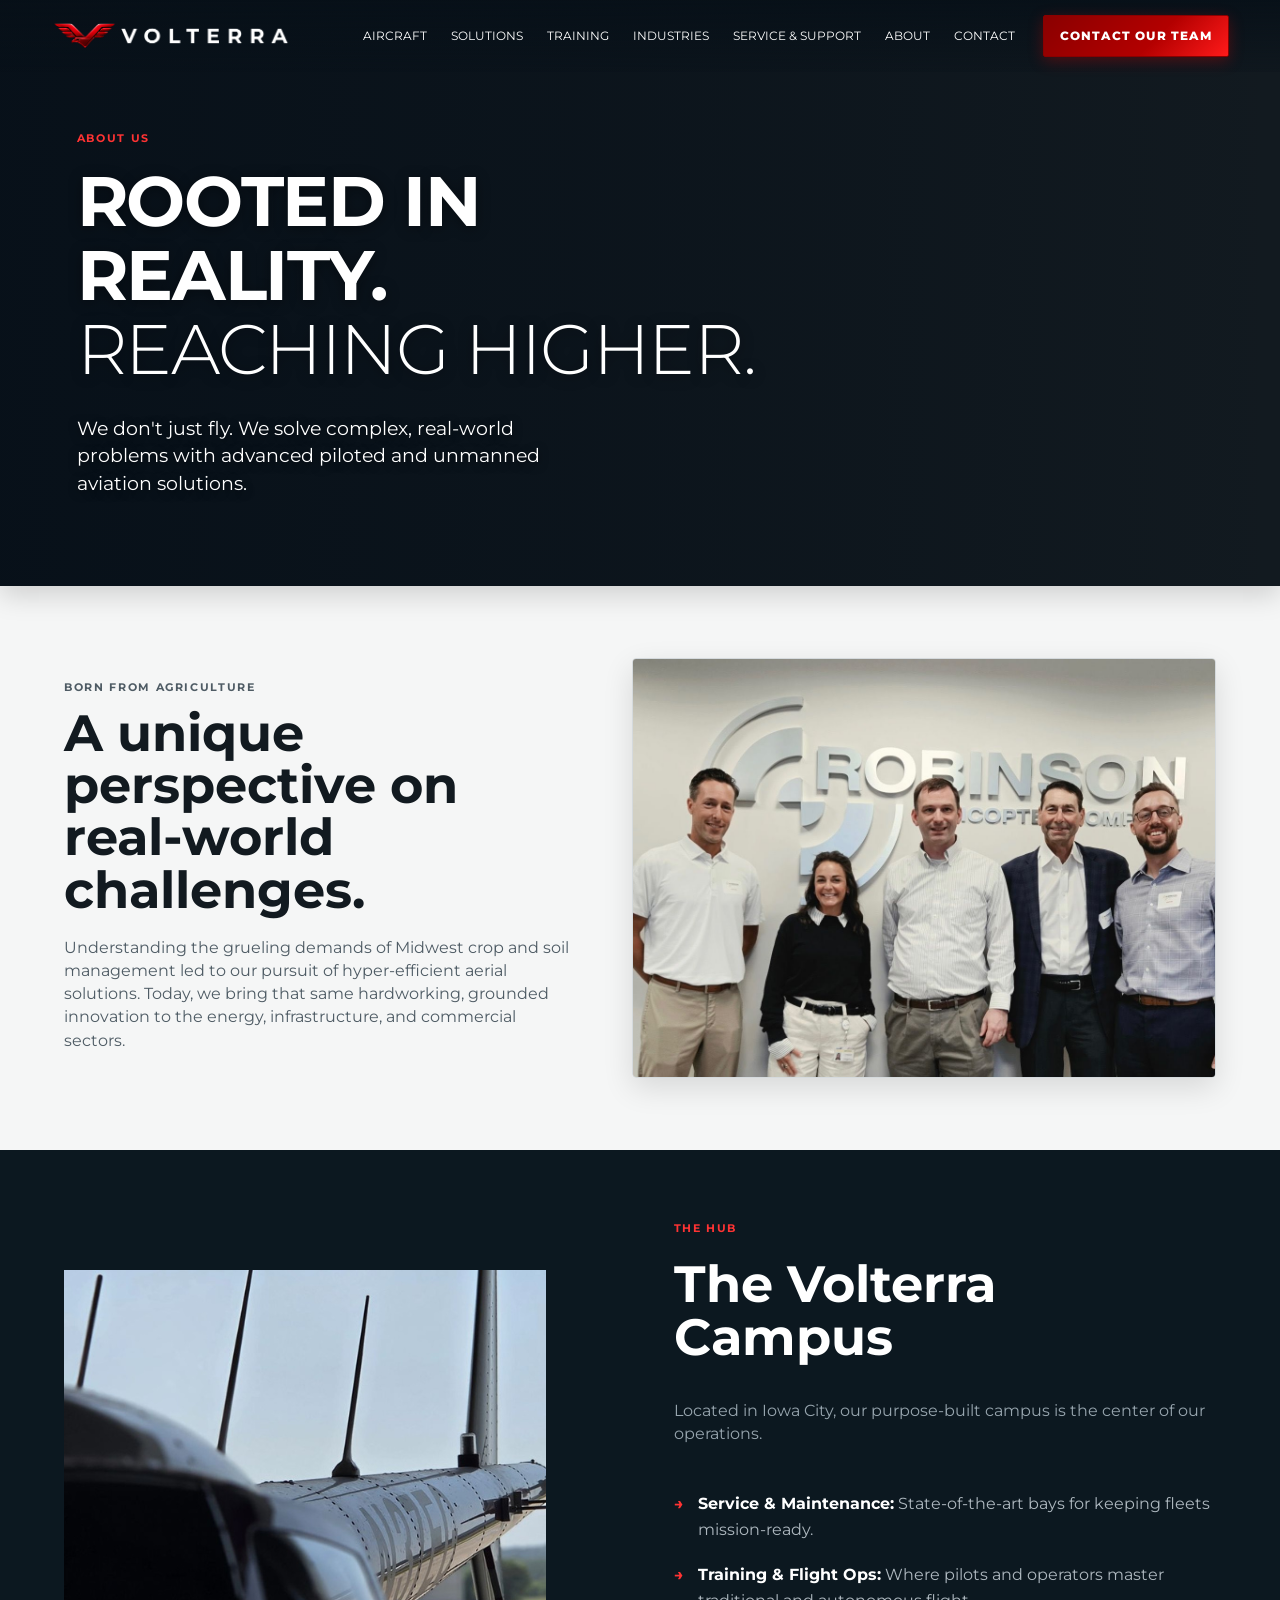
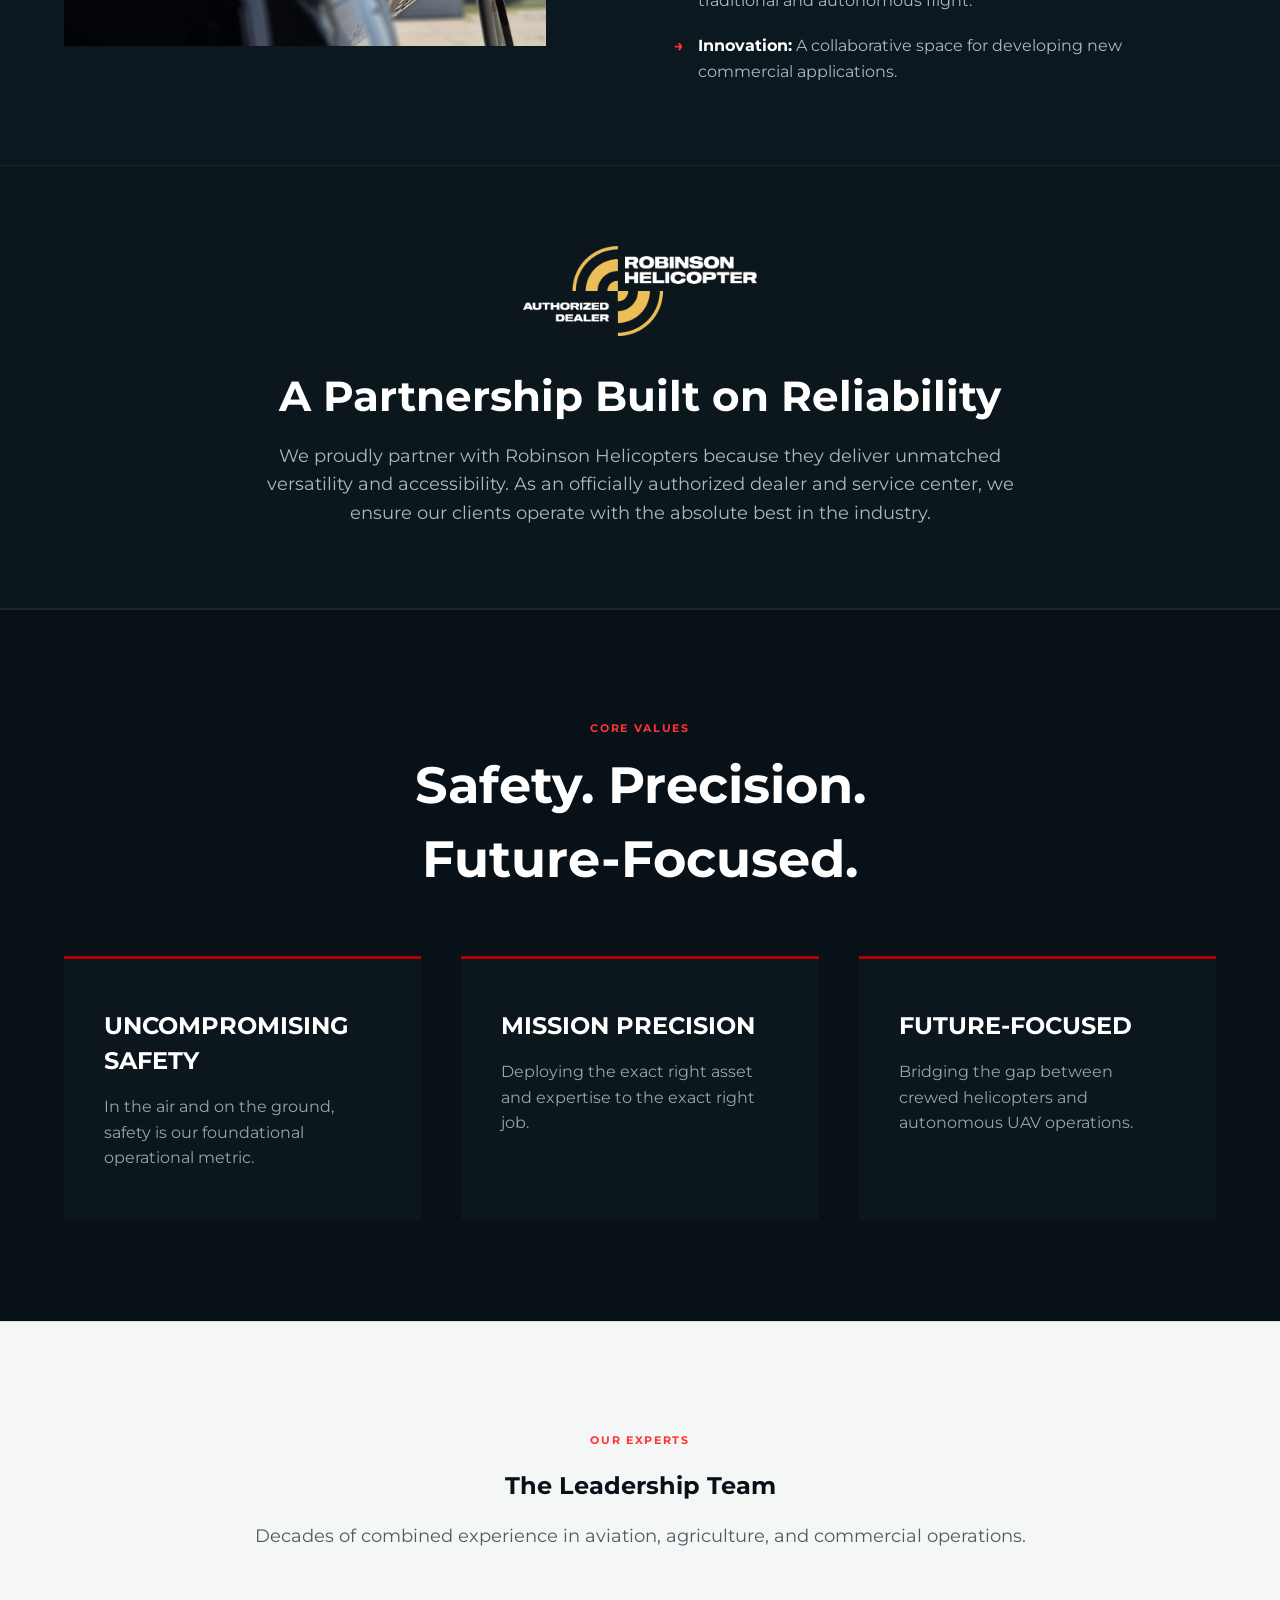
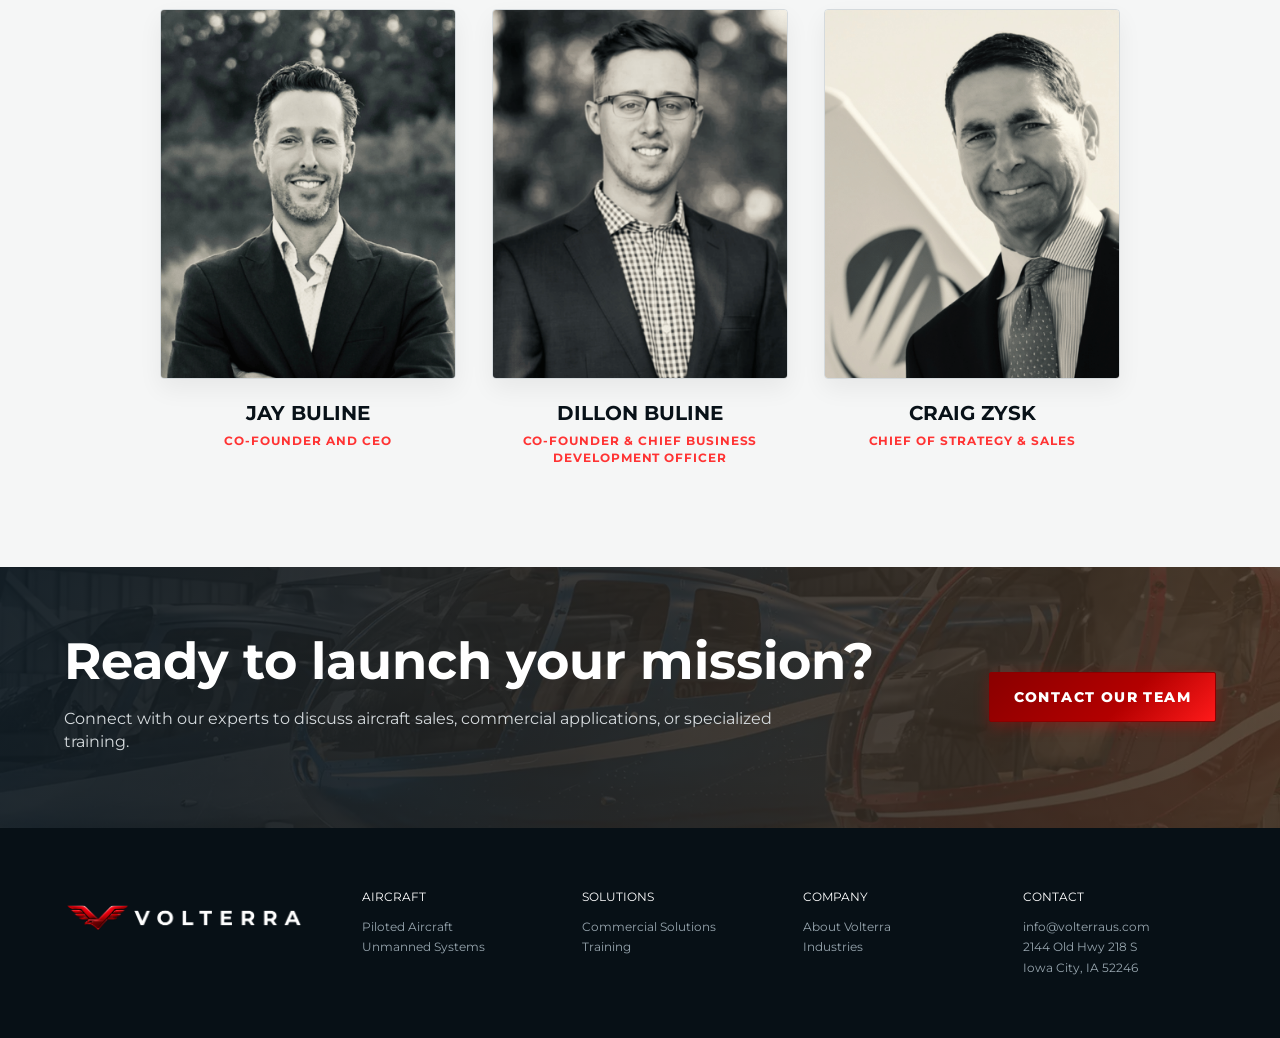
==== commit 39502ee3: "Update about.html" ====
--- a/Volterra_Website_Starter/about.html
+++ b/Volterra_Website_Starter/about.html
@@ -5,7 +5,7 @@
   <meta name="viewport" content="width=device-width,initial-scale=1">
   <title>About Volterra | Advanced Aviation Solutions</title>
   <link href="https://fonts.googleapis.com/css2?family=Montserrat:wght@300;400;700;800&display=swap" rel="stylesheet">
-  <link rel="stylesheet" href="styles.css?v=30">
+  <link rel="stylesheet" href="styles.css?v=31">
 </head>
 <body>
   <header>
@@ -52,7 +52,7 @@
   <!-- THE CAMPUS (HANGAR TAIL-BOOM PHOTO) -->
   <section class="campus about-campus">
     <div class="campus-photo-wrapper">
-      <img src="about-campus-hangar.jpg" alt="Volterra Campus Facility" class="campus-feature-img">
+      <img src="about-campus-hangar.png" alt="Volterra Campus Facility" class="campus-feature-img">
     </div>
     <div class="campus-content-block">
       <p class="eyebrow blue">The Hub</p>
--- a/Volterra_Website_Starter/styles.css
+++ b/Volterra_Website_Starter/styles.css
@@ -120,22 +120,73 @@
 .footer-logo { height: 60px; width: auto; display: block; margin-bottom: 20px; }
 footer span { display: block; color: #97a5ae; line-height: 1.7; text-transform: none; margin-top: 12px; }
 
-/* ABOUT PAGE STYLES */
+/* =========================================
+   ABOUT PAGE STYLES
+========================================= */
 .about-hero { background: #121a20; min-height: 60vh; box-shadow: 0 10px 25px rgba(0,0,0,0.15); }
-.about-feature-img-wrapper { width: 100%; border-radius: 4px; overflow: hidden; box-shadow: 0 10px 30px rgba(0,0,0,0.1); border: 1px solid #d5dadd; }
-.about-feature-img { width: 100%; height: 100%; min-height: 380px; object-fit: cover; display: block; }
-.campus-photo-wrapper { width: 100%; overflow: hidden; min-height: 450px; display: flex; }
-.campus-feature-img { width: 100%; height: 100%; object-fit: cover; display: block; }
-
+
+/* Origin Grid & Team Photo */
+.about-origin-grid {
+  grid-template-columns: 1fr 1.15fr;
+  align-items: center;
+  gap: 60px;
+}
+.about-feature-img-wrapper {
+  width: 100%;
+  height: 420px;
+  max-height: 420px;
+  border-radius: 4px;
+  overflow: hidden;
+  box-shadow: 0 10px 30px rgba(0,0,0,0.12);
+  border: 1px solid #d5dadd;
+}
+.about-feature-img {
+  width: 100%;
+  height: 100%;
+  object-fit: cover;
+  object-position: center 20%; /* Keeps faces centered cleanly */
+  display: block;
+}
+
+/* Campus Section & Hangar Image */
+.about-campus {
+  grid-template-columns: 1fr 1.1fr;
+  align-items: center;
+  background: #0c1820;
+}
+.campus-photo-wrapper {
+  width: 100%;
+  height: 520px;
+  max-height: 520px;
+  overflow: hidden;
+  display: flex;
+}
+.campus-feature-img {
+  width: 100%;
+  height: 100%;
+  object-fit: cover;
+  object-position: center 30%;
+  display: block;
+}
+.campus-content-block {
+  padding: 60px 5vw;
+  display: flex;
+  flex-direction: column;
+  justify-content: center;
+}
 .campus-list { list-style: none; padding: 0; margin: 30px 0 0; }
 .campus-list li { margin-bottom: 20px; padding-left: 24px; position: relative; color: #aeb8bf; font-size: 16px; line-height: 1.6; }
 .campus-list li strong { color: #fff; }
 .campus-list li::before { content: '→'; position: absolute; left: 0; color: #ff3333; font-weight: bold; }
+
+/* Partnership Section */
 .partnership-section { flex-direction: column; padding: 80px 5vw; border-top: 1px solid #1a2730; }
 .partnership-logo { height: 110px; margin-bottom: 30px; }
 .partnership-text { max-width: 800px; text-align: center; }
 .partnership-text h2 { font-size: clamp(28px, 4vw, 42px); margin: 0 0 15px; }
 .partnership-text p { color: #aeb8bf; font-size: 18px; line-height: 1.6; margin: 0; }
+
+/* Values */
 .values-section { padding: 100px 5vw; background: #081118; border-top: 1px solid #1a2730; }
 .values-header { text-align: center; margin-bottom: 60px; }
 .values-header h2 { font-size: clamp(34px, 4vw, 56px); margin: 10px 0 0; }
@@ -145,20 +196,48 @@
 .value-card h3 { font-size: 24px; text-transform: uppercase; margin: 0 0 15px; color: #fff; }
 .value-card p { color: #97a5ae; margin: 0; line-height: 1.6; }
 
-/* Leadership Team (Light Theme - 3 across) */
+/* Leadership Team (3 Across - Tightly Proportioned) */
 .leadership-section { padding: 100px 5vw; background: #f5f6f6; border-top: 1px solid #d5dadd; }
 .leadership-header { text-align: center; margin-bottom: 60px; }
 .leadership-header h2 { color: #081118; }
 .leadership-header p:not(.eyebrow) { color: #4e5b64; font-size: 18px; }
-.team-grid { display: grid; grid-template-columns: repeat(3, 1fr); gap: 40px; max-width: 1100px; margin: 0 auto; }
+.team-grid {
+  display: grid;
+  grid-template-columns: repeat(3, 1fr);
+  gap: 36px;
+  max-width: 960px; /* Constrains column width so headshots don't become massive */
+  margin: 0 auto;
+}
 .team-card { text-align: center; }
-.team-photo { width: 100%; aspect-ratio: 3/4; background: #ffffff; border: 1px solid #d5dadd; box-shadow: 0 10px 30px rgba(0,0,0,0.05); margin-bottom: 20px; overflow: hidden; border-radius: 4px; transition: 0.3s; }
-.team-photo img { width: 100%; height: 100%; object-fit: cover; display: block; }
-.team-card:hover .team-photo { border-color: #ff3333; box-shadow: 0 10px 30px rgba(255,51,51,0.15); transform: translateY(-5px); }
-.team-card h3 { font-size: 22px; margin: 0 0 5px; color: #081118; text-transform: uppercase; }
+.team-photo {
+  width: 100%;
+  aspect-ratio: 4/5;
+  background: #ffffff;
+  border: 1px solid #d5dadd;
+  box-shadow: 0 10px 25px rgba(0,0,0,0.06);
+  margin-bottom: 20px;
+  overflow: hidden;
+  border-radius: 4px;
+  transition: 0.3s;
+}
+.team-photo img {
+  width: 100%;
+  height: 100%;
+  object-fit: cover;
+  object-position: center 15%;
+  display: block;
+}
+.team-card:hover .team-photo {
+  border-color: #ff3333;
+  box-shadow: 0 12px 30px rgba(255,51,51,0.18);
+  transform: translateY(-5px);
+}
+.team-card h3 { font-size: 20px; margin: 0 0 5px; color: #081118; text-transform: uppercase; }
 .team-title { color: #ff3333; font-weight: 700; font-size: 12px; text-transform: uppercase; letter-spacing: 0.08em; margin: 0; line-height: 1.4; }
 
-/* CONTACT PAGE STYLES (Light Theme) */
+/* =========================================
+   CONTACT PAGE STYLES
+========================================= */
 .contact-hero { background: #121a20; min-height: 45vh; box-shadow: 0 10px 25px rgba(0,0,0,0.15); }
 .contact-section-wrapper { background: #f5f6f6; color: #121a20; }
 .contact-section { display: grid; grid-template-columns: 1fr 1.5fr; gap: 80px; padding: 100px 5vw; max-width: 1400px; margin: 0 auto; }
@@ -169,7 +248,9 @@
 .contact-link:hover { color: #ff3333; }
 .contact-form-container { background: #ffffff; border: 1px solid #d5dadd; padding: 10px; border-radius: 4px; box-shadow: 0 10px 30px rgba(0,0,0,0.08); }
 
-/* TRAINING PAGE STYLES */
+/* =========================================
+   TRAINING PAGE STYLES
+========================================= */
 .training-hero { background: #121a20; min-height: 60vh; box-shadow: 0 10px 25px rgba(0,0,0,0.15); }
 .courses-section { padding: 100px 5vw; background: #0c1820; border-top: 1px solid #1a2730; }
 .courses-header { text-align: center; margin-bottom: 60px; }
@@ -186,7 +267,9 @@
 .course-details li strong { color: #fff; text-transform: uppercase; font-size: 12px; letter-spacing: 0.05em; margin-right: 5px; }
 .course-card .btn { align-self: flex-start; }
 
-/* Mobile Adjustments */
+/* =========================================
+   MOBILE & RESPONSIVE ADJUSTMENTS
+========================================= */
 .mobile-menu { display: none; color: #fff; cursor: pointer; }
 
 @media (max-width: 900px) {
@@ -204,6 +287,7 @@
   .slider-btn.prev { left: 1vw; }
   .slider-btn.next { right: 1vw; }
   .carousel-content h2 { font-size: 38px; }
+
   .grid2, .ag-section, .campus, .split, .contact-section { grid-template-columns: 1fr; padding: 50px 5vw; }
   .industry-grid { grid-template-columns: 1fr 1fr; }
   .industry-title { writing-mode: horizontal-tb; transform: none; text-align: center; }
@@ -214,8 +298,17 @@
   .footer-logo { height: 40px; }
   .panel, .field, .campus-art { min-height: 350px; }
   .field::before, .campus-art::before { background: linear-gradient(to bottom, #08131b 0%, transparent 30%); }
+
+  /* About Page Mobile Fixes */
+  .about-origin-grid { grid-template-columns: 1fr; gap: 35px; }
+  .about-feature-img-wrapper { height: 280px; max-height: 280px; }
+  
+  .about-campus { grid-template-columns: 1fr; }
+  .campus-photo-wrapper { height: 320px; max-height: 320px; }
+  .campus-content-block { padding: 40px 5vw; }
+
   .values-grid { grid-template-columns: 1fr; gap: 20px; }
-  .team-grid { grid-template-columns: 1fr; max-width: 380px; }
+  .team-grid { grid-template-columns: 1fr; max-width: 320px; gap: 40px; }
   .contact-section { gap: 40px; }
   .courses-grid { grid-template-columns: 1fr; }
 }
@@ -227,4 +320,9 @@
   .industry-grid, footer { grid-template-columns: 1fr; }
   .industry-grid article { min-height: 200px; }
   .industry-title { font-size: 32px; }
-}
+
+  /* Mobile screen limits */
+  .about-feature-img-wrapper { height: 220px; max-height: 220px; }
+  .campus-photo-wrapper { height: 250px; max-height: 250px; }
+  .team-grid { max-width: 270px; }
+}
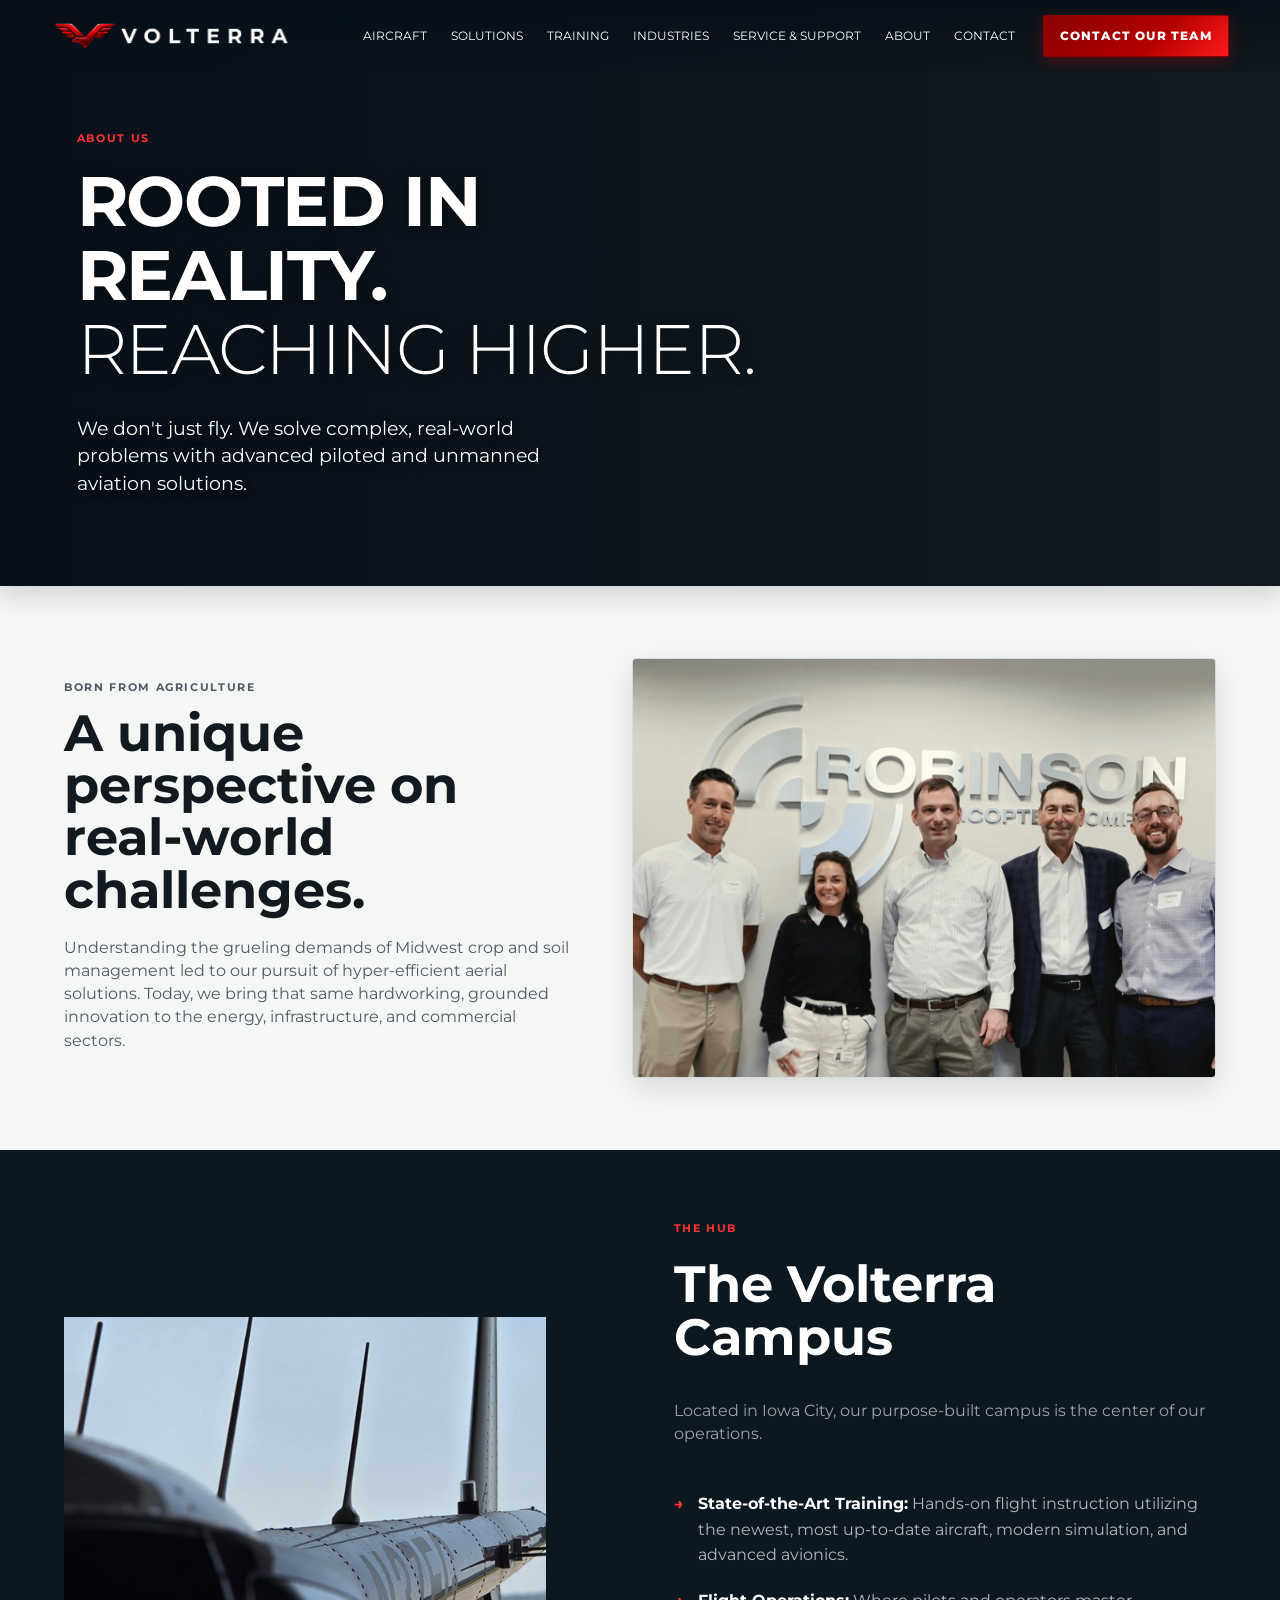
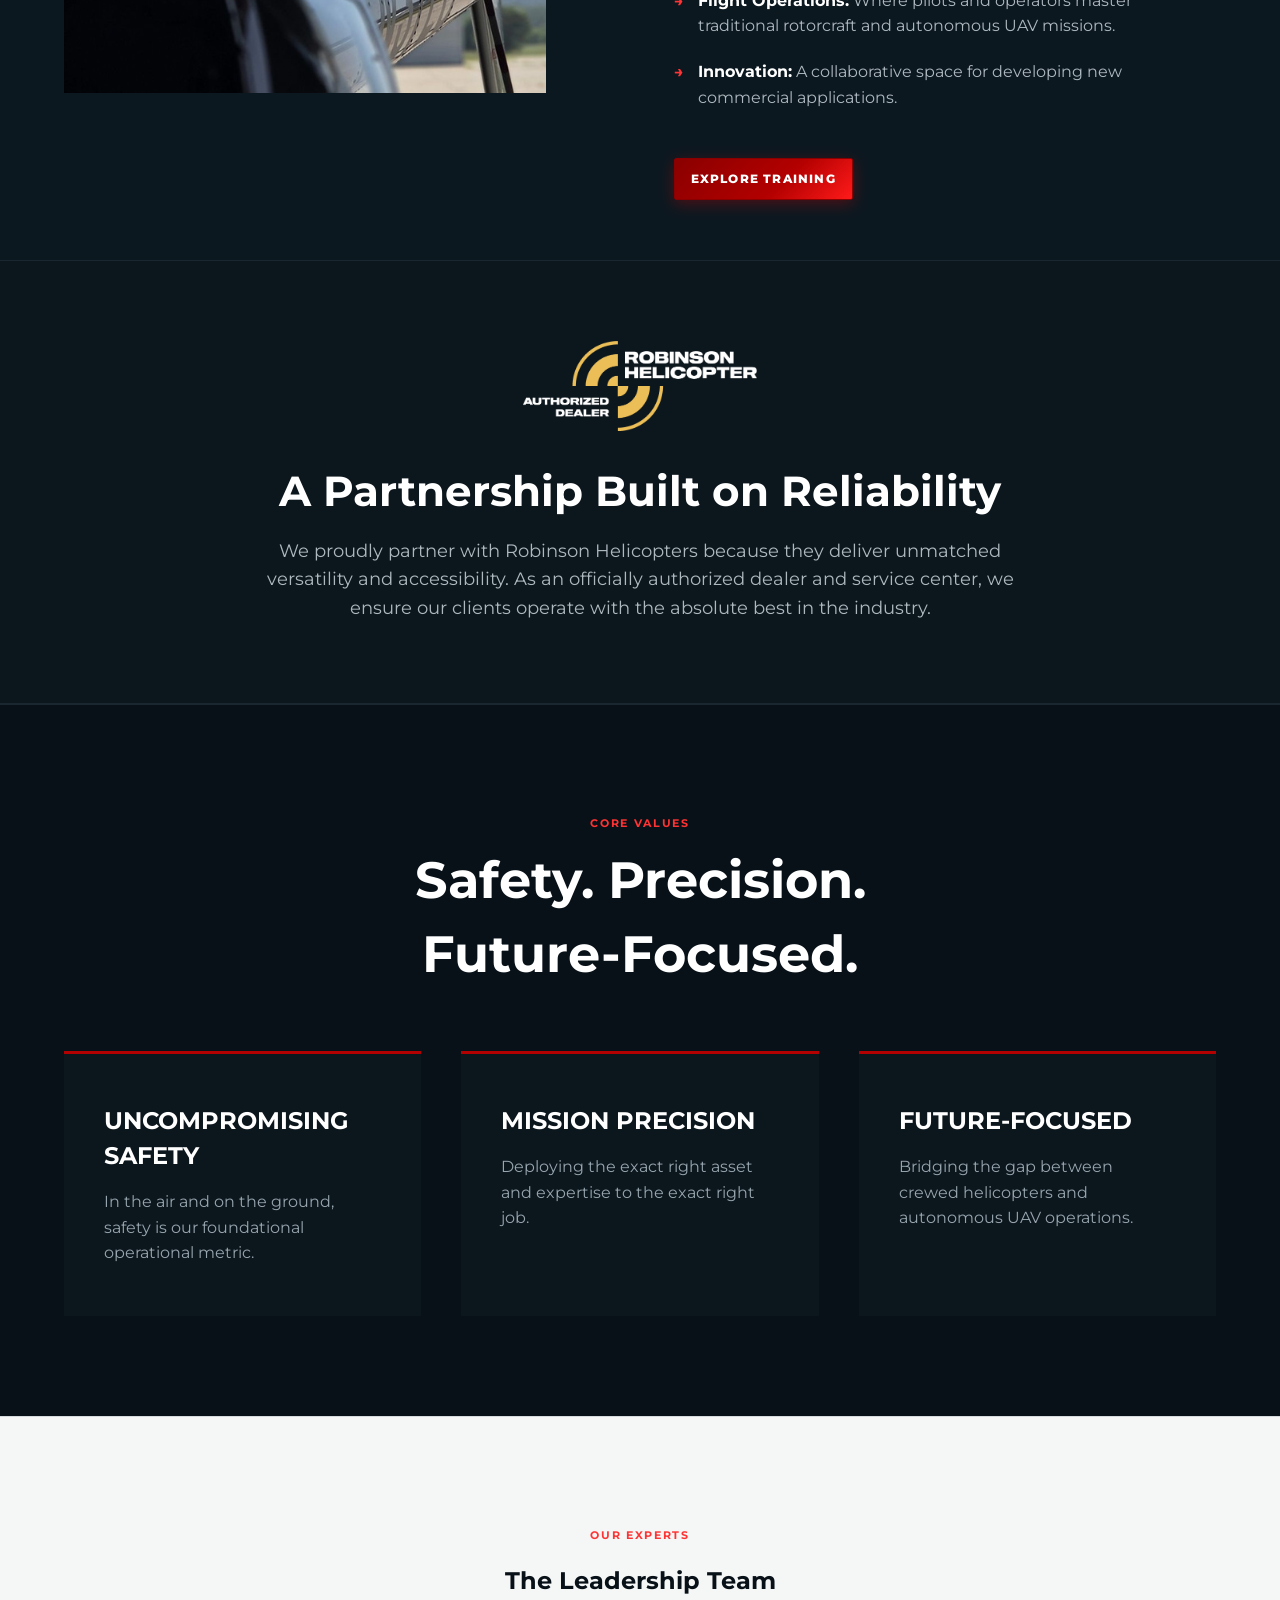
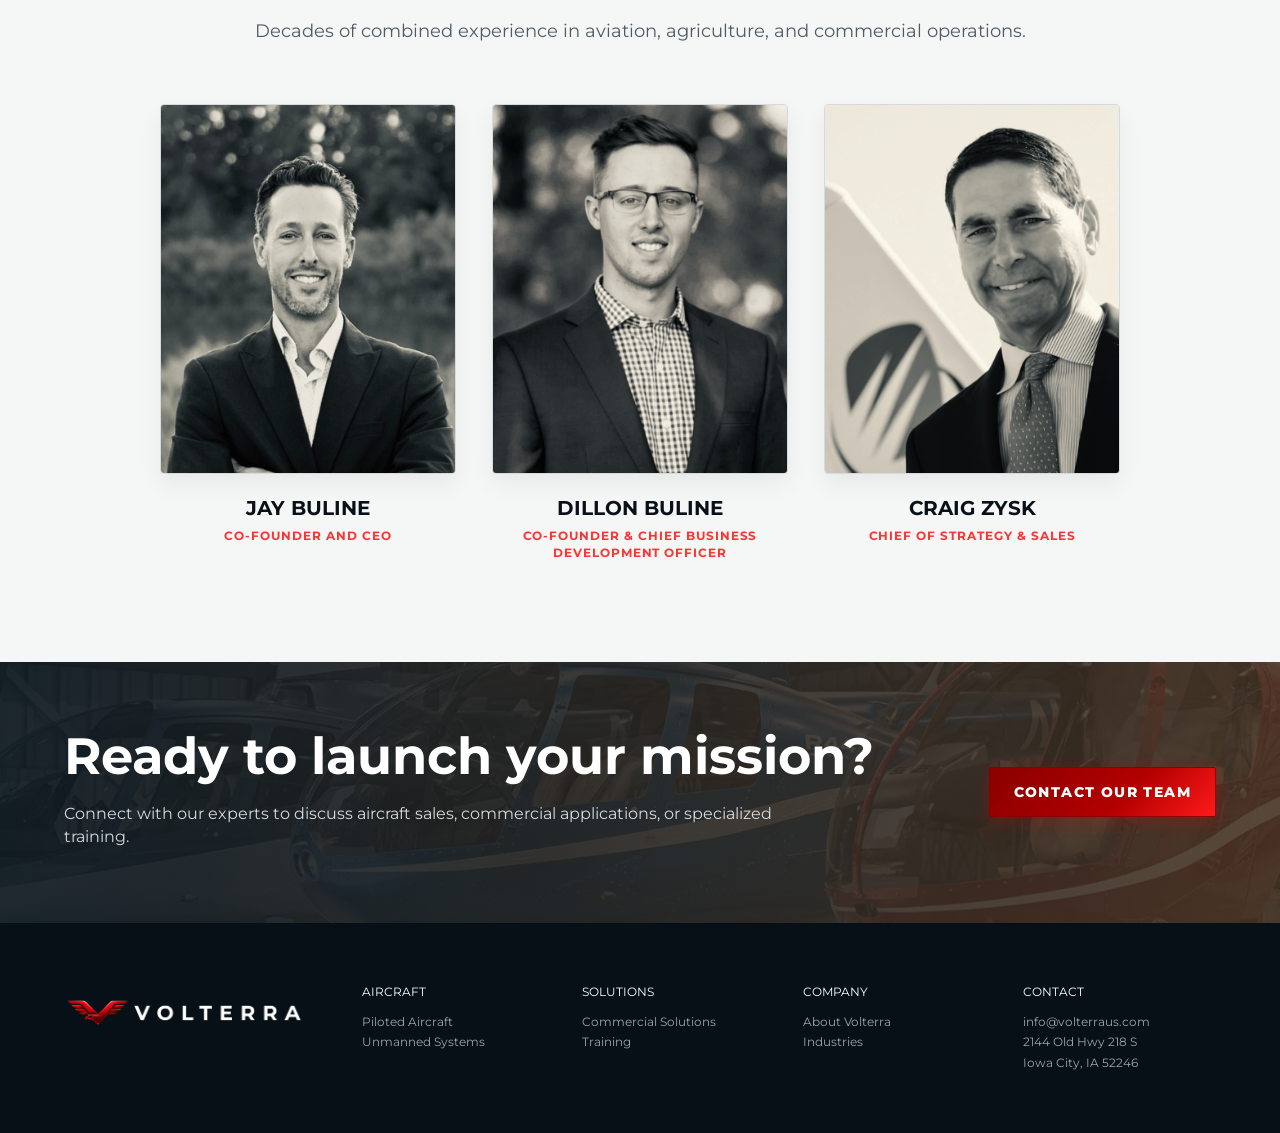
==== commit ca80d69c: "Update about.html" ====
--- a/Volterra_Website_Starter/about.html
+++ b/Volterra_Website_Starter/about.html
@@ -5,7 +5,7 @@
   <meta name="viewport" content="width=device-width,initial-scale=1">
   <title>About Volterra | Advanced Aviation Solutions</title>
   <link href="https://fonts.googleapis.com/css2?family=Montserrat:wght@300;400;700;800&display=swap" rel="stylesheet">
-  <link rel="stylesheet" href="styles.css?v=31">
+  <link rel="stylesheet" href="styles.css?v=32">
 </head>
 <body>
   <header>
@@ -59,10 +59,13 @@
       <h2>The Volterra Campus</h2>
       <p style="color: #97a5ae;">Located in Iowa City, our purpose-built campus is the center of our operations.</p>
       <ul class="campus-list">
-        <li><strong>Service & Maintenance:</strong> State-of-the-art bays for keeping fleets mission-ready.</li>
-        <li><strong>Training & Flight Ops:</strong> Where pilots and operators master traditional and autonomous flight.</li>
+        <li><strong>State-of-the-Art Training:</strong> Hands-on flight instruction utilizing the newest, most up-to-date aircraft, modern simulation, and advanced avionics.</li>
+        <li><strong>Flight Operations:</strong> Where pilots and operators master traditional rotorcraft and autonomous UAV missions.</li>
         <li><strong>Innovation:</strong> A collaborative space for developing new commercial applications.</li>
       </ul>
+      <div style="margin-top: 28px;">
+        <a href="training.html" class="btn small">Explore Training</a>
+      </div>
     </div>
   </section>
 
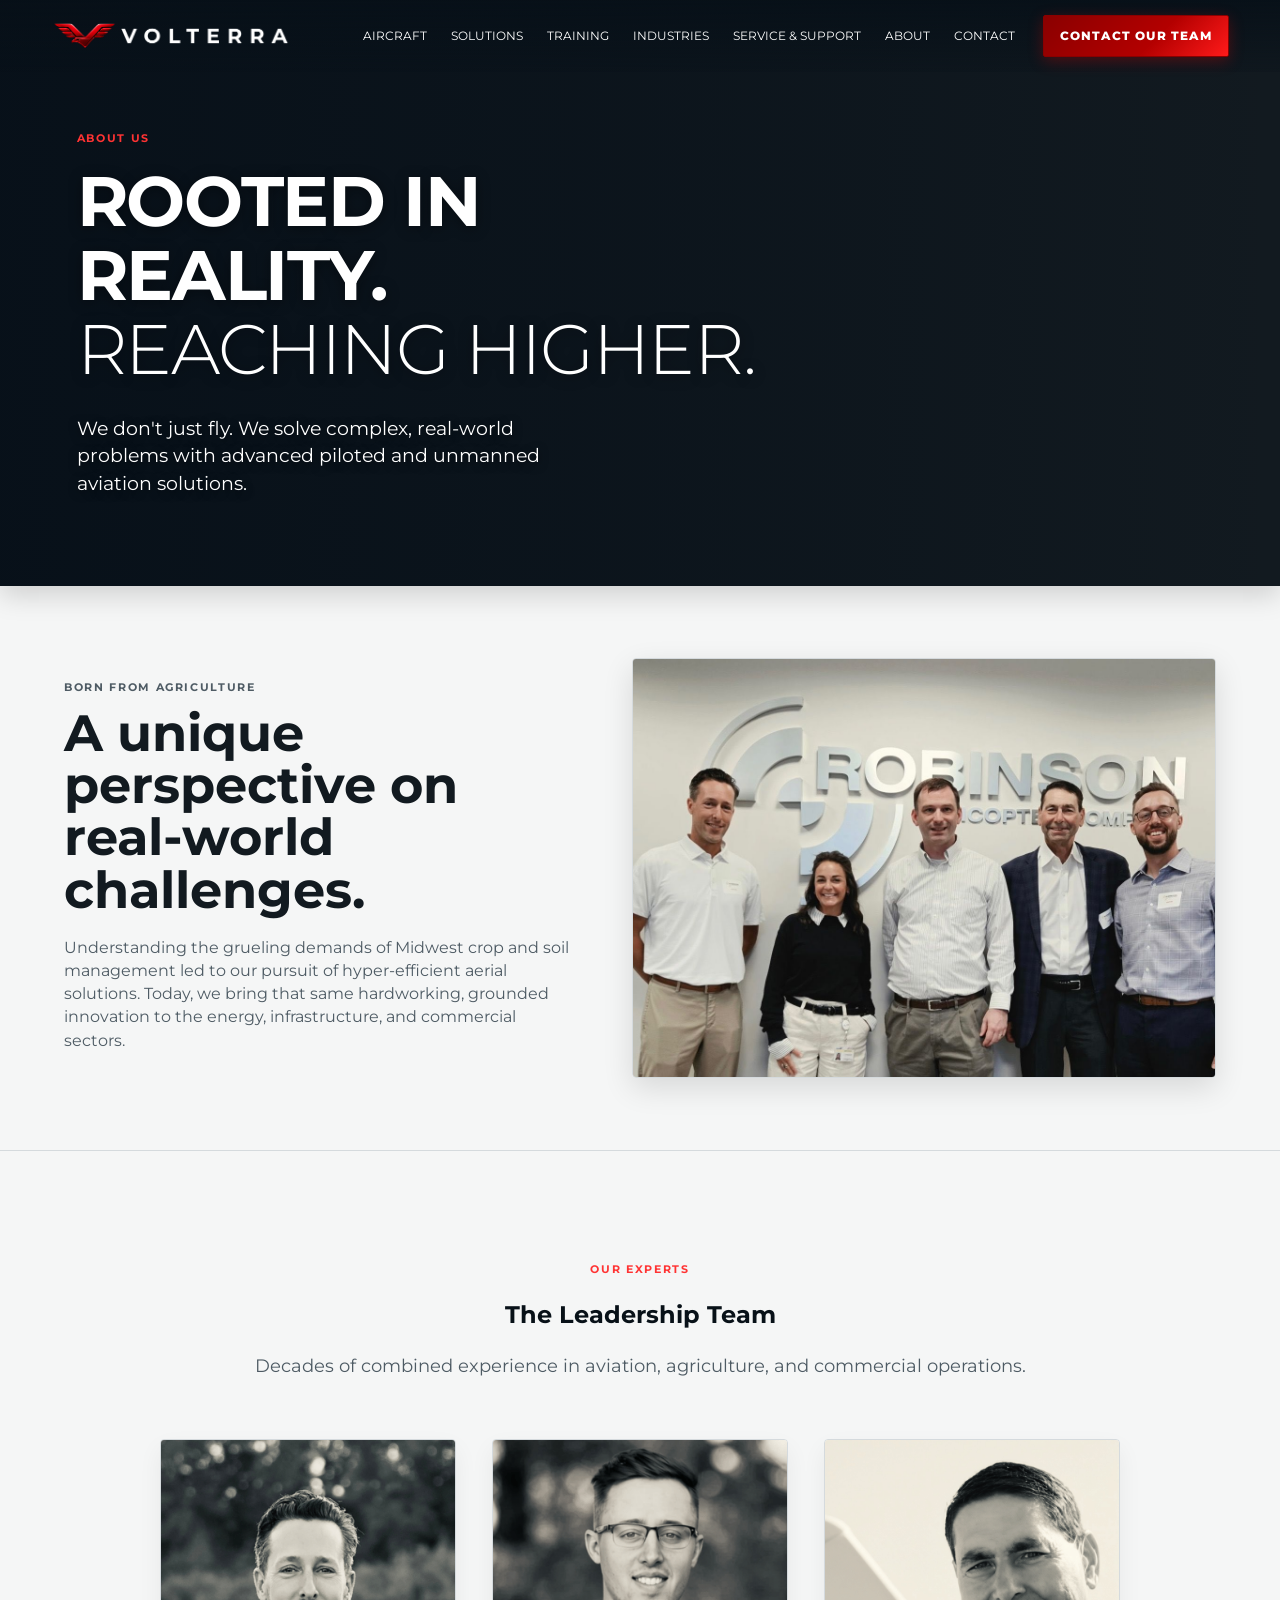
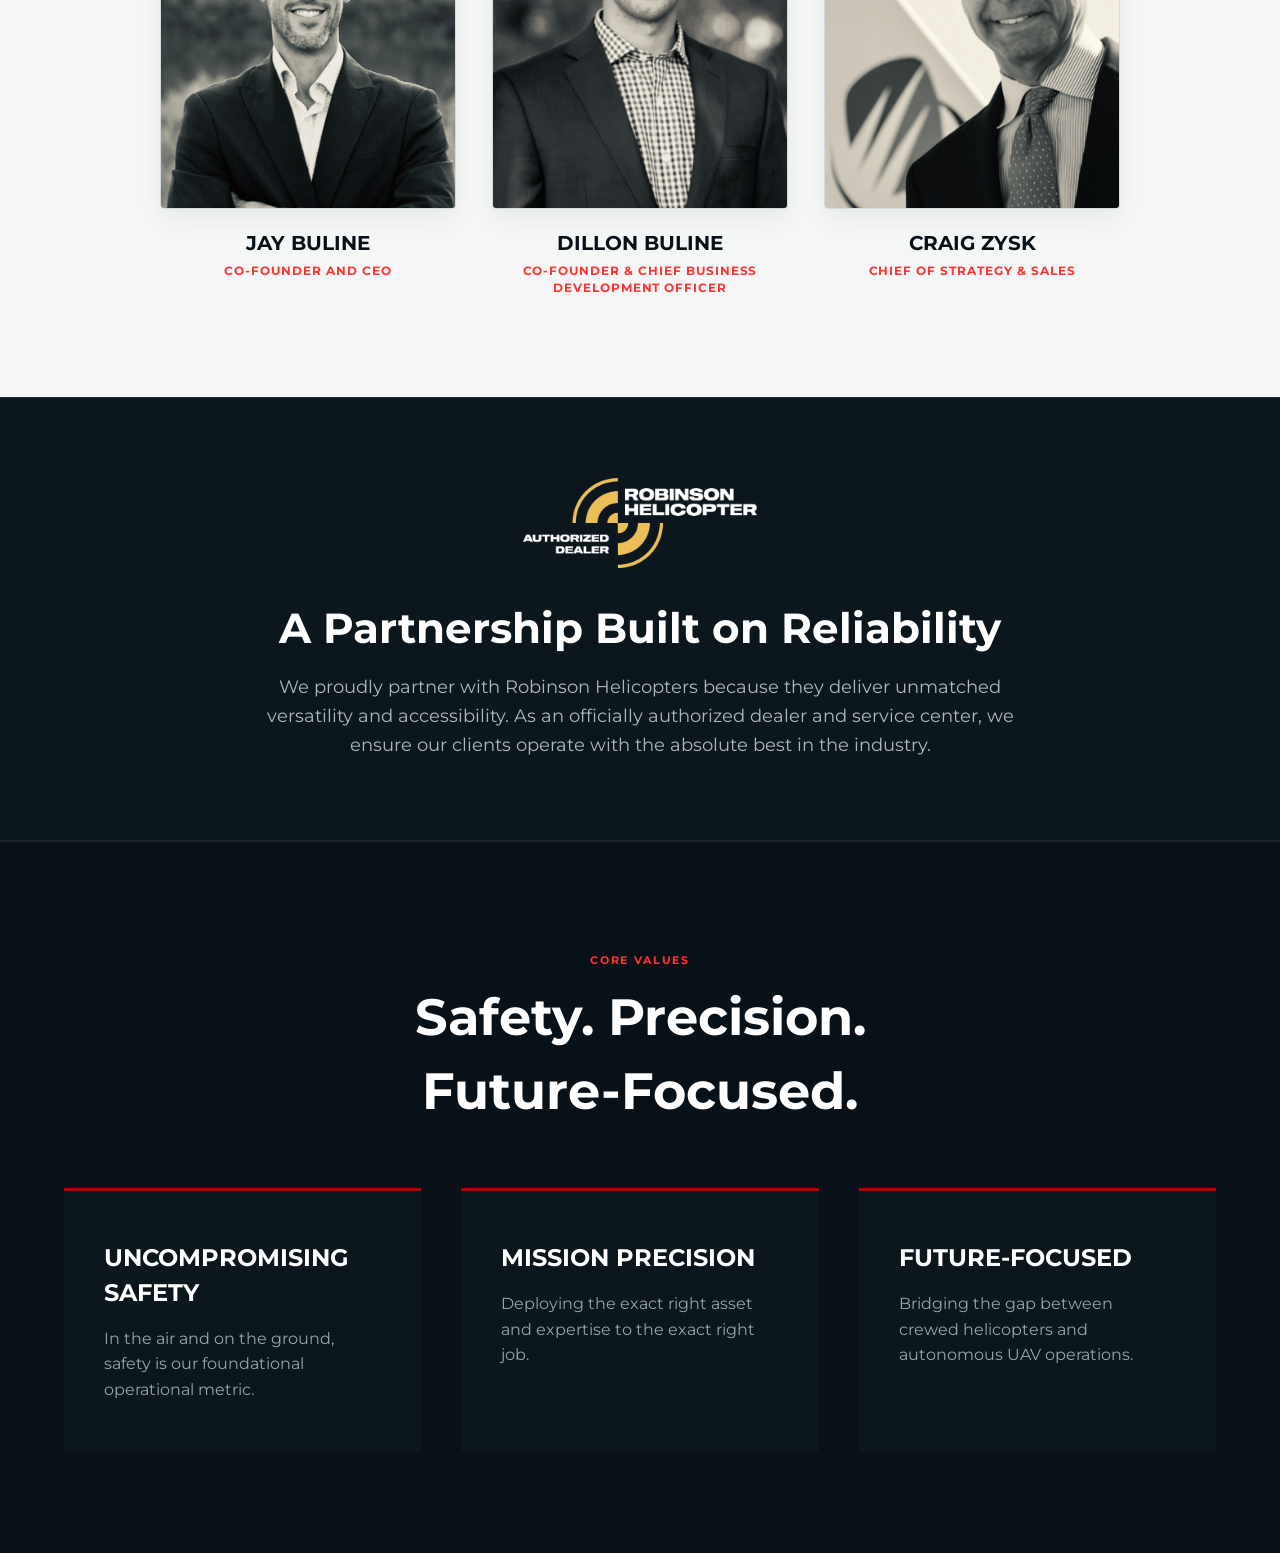
==== commit 32d53c3e: "Update about.html" ====
--- a/Volterra_Website_Starter/about.html
+++ b/Volterra_Website_Starter/about.html
@@ -5,7 +5,7 @@
   <meta name="viewport" content="width=device-width,initial-scale=1">
   <title>About Volterra | Advanced Aviation Solutions</title>
   <link href="https://fonts.googleapis.com/css2?family=Montserrat:wght@300;400;700;800&display=swap" rel="stylesheet">
-  <link rel="stylesheet" href="styles.css?v=32">
+  <link rel="stylesheet" href="styles.css?v=33">
 </head>
 <body>
   <header>
@@ -49,22 +49,34 @@
     </div>
   </section>
 
-  <!-- THE CAMPUS (HANGAR TAIL-BOOM PHOTO) -->
-  <section class="campus about-campus">
-    <div class="campus-photo-wrapper">
-      <img src="about-campus-hangar.png" alt="Volterra Campus Facility" class="campus-feature-img">
+  <!-- LEADERSHIP TEAM (3 MEMBERS) -->
+  <section class="leadership-section">
+    <div class="leadership-header">
+      <p class="eyebrow blue">Our Experts</p>
+      <h2>The Leadership Team</h2>
+      <p>Decades of combined experience in aviation, agriculture, and commercial operations.</p>
     </div>
-    <div class="campus-content-block">
-      <p class="eyebrow blue">The Hub</p>
-      <h2>The Volterra Campus</h2>
-      <p style="color: #97a5ae;">Located in Iowa City, our purpose-built campus is the center of our operations.</p>
-      <ul class="campus-list">
-        <li><strong>State-of-the-Art Training:</strong> Hands-on flight instruction utilizing the newest, most up-to-date aircraft, modern simulation, and advanced avionics.</li>
-        <li><strong>Flight Operations:</strong> Where pilots and operators master traditional rotorcraft and autonomous UAV missions.</li>
-        <li><strong>Innovation:</strong> A collaborative space for developing new commercial applications.</li>
-      </ul>
-      <div style="margin-top: 28px;">
-        <a href="training.html" class="btn small">Explore Training</a>
+    <div class="team-grid">
+      <div class="team-card">
+        <div class="team-photo">
+          <img src="team-jay-buline.png" alt="Jay Buline">
+        </div>
+        <h3>Jay Buline</h3>
+        <p class="team-title">Co-Founder and CEO</p>
+      </div>
+      <div class="team-card">
+        <div class="team-photo">
+          <img src="team-dillon-buline.png" alt="Dillon Buline">
+        </div>
+        <h3>Dillon Buline</h3>
+        <p class="team-title">Co-Founder &amp; Chief Business Development Officer</p>
+      </div>
+      <div class="team-card">
+        <div class="team-photo">
+          <img src="team-craig-zysk.png" alt="Craig Zysk">
+        </div>
+        <h3>Craig Zysk</h3>
+        <p class="team-title">Chief of Strategy &amp; Sales</p>
       </div>
     </div>
   </section>
@@ -100,53 +112,5 @@
     </div>
   </section>
 
-  <!-- LEADERSHIP TEAM (3 MEMBERS) -->
-  <section class="leadership-section">
-    <div class="leadership-header">
-      <p class="eyebrow blue">Our Experts</p>
-      <h2>The Leadership Team</h2>
-      <p>Decades of combined experience in aviation, agriculture, and commercial operations.</p>
-    </div>
-    <div class="team-grid">
-      <div class="team-card">
-        <div class="team-photo">
-          <img src="team-jay-buline.png" alt="Jay Buline">
-        </div>
-        <h3>Jay Buline</h3>
-        <p class="team-title">Co-Founder and CEO</p>
-      </div>
-      <div class="team-card">
-        <div class="team-photo">
-          <img src="team-dillon-buline.png" alt="Dillon Buline">
-        </div>
-        <h3>Dillon Buline</h3>
-        <p class="team-title">Co-Founder &amp; Chief Business Development Officer</p>
-      </div>
-      <div class="team-card">
-        <div class="team-photo">
-          <img src="team-craig-zysk.png" alt="Craig Zysk">
-        </div>
-        <h3>Craig Zysk</h3>
-        <p class="team-title">Chief of Strategy &amp; Sales</p>
-      </div>
-    </div>
-  </section>
-
-  <!-- CTA -->
-  <section class="cta">
-    <div>
-      <h2>Ready to launch your mission?</h2>
-      <p>Connect with our experts to discuss aircraft sales, commercial applications, or specialized training.</p>
-    </div>
-    <a class="btn" href="contact.html">Contact Our Team</a>
-  </section>
-
-  <footer id="service">
-    <div><img src="volterra-horizontal-logo-whitetext.png" alt="Volterra Logo" class="footer-logo"></div>
-    <div>Aircraft<br><span>Piloted Aircraft<br>Unmanned Systems</span></div>
-    <div>Solutions<br><span>Commercial Solutions<br>Training</span></div>
-    <div>Company<br><span>About Volterra<br>Industries</span></div>
-    <div>Contact<br><span>info@volterraus.com<br>2144 Old Hwy 218 S<br>Iowa City, IA 52246</span></div>
-  </footer>
-</body>
-</html>
+  <!-- THE CAMPUS (HANGAR TAIL-BOOM PHOTO) -->
+  <section class="campus about
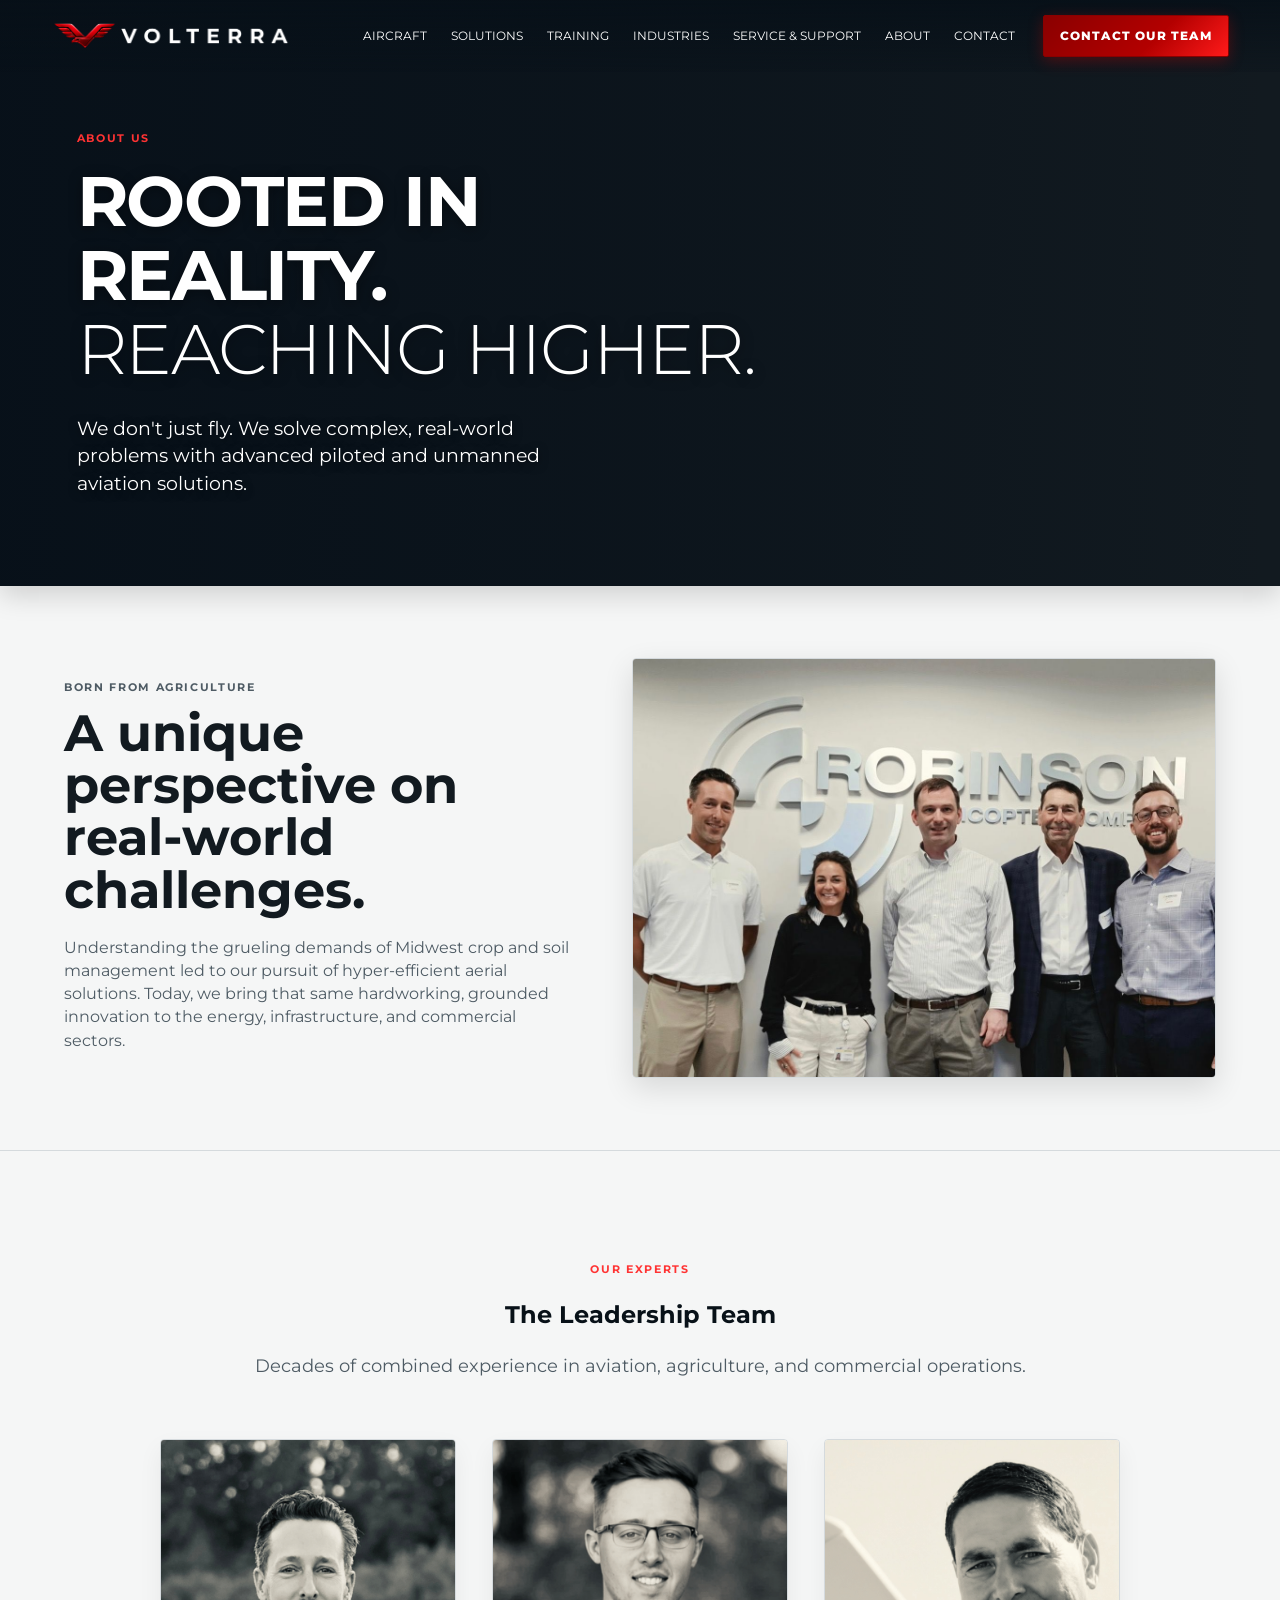
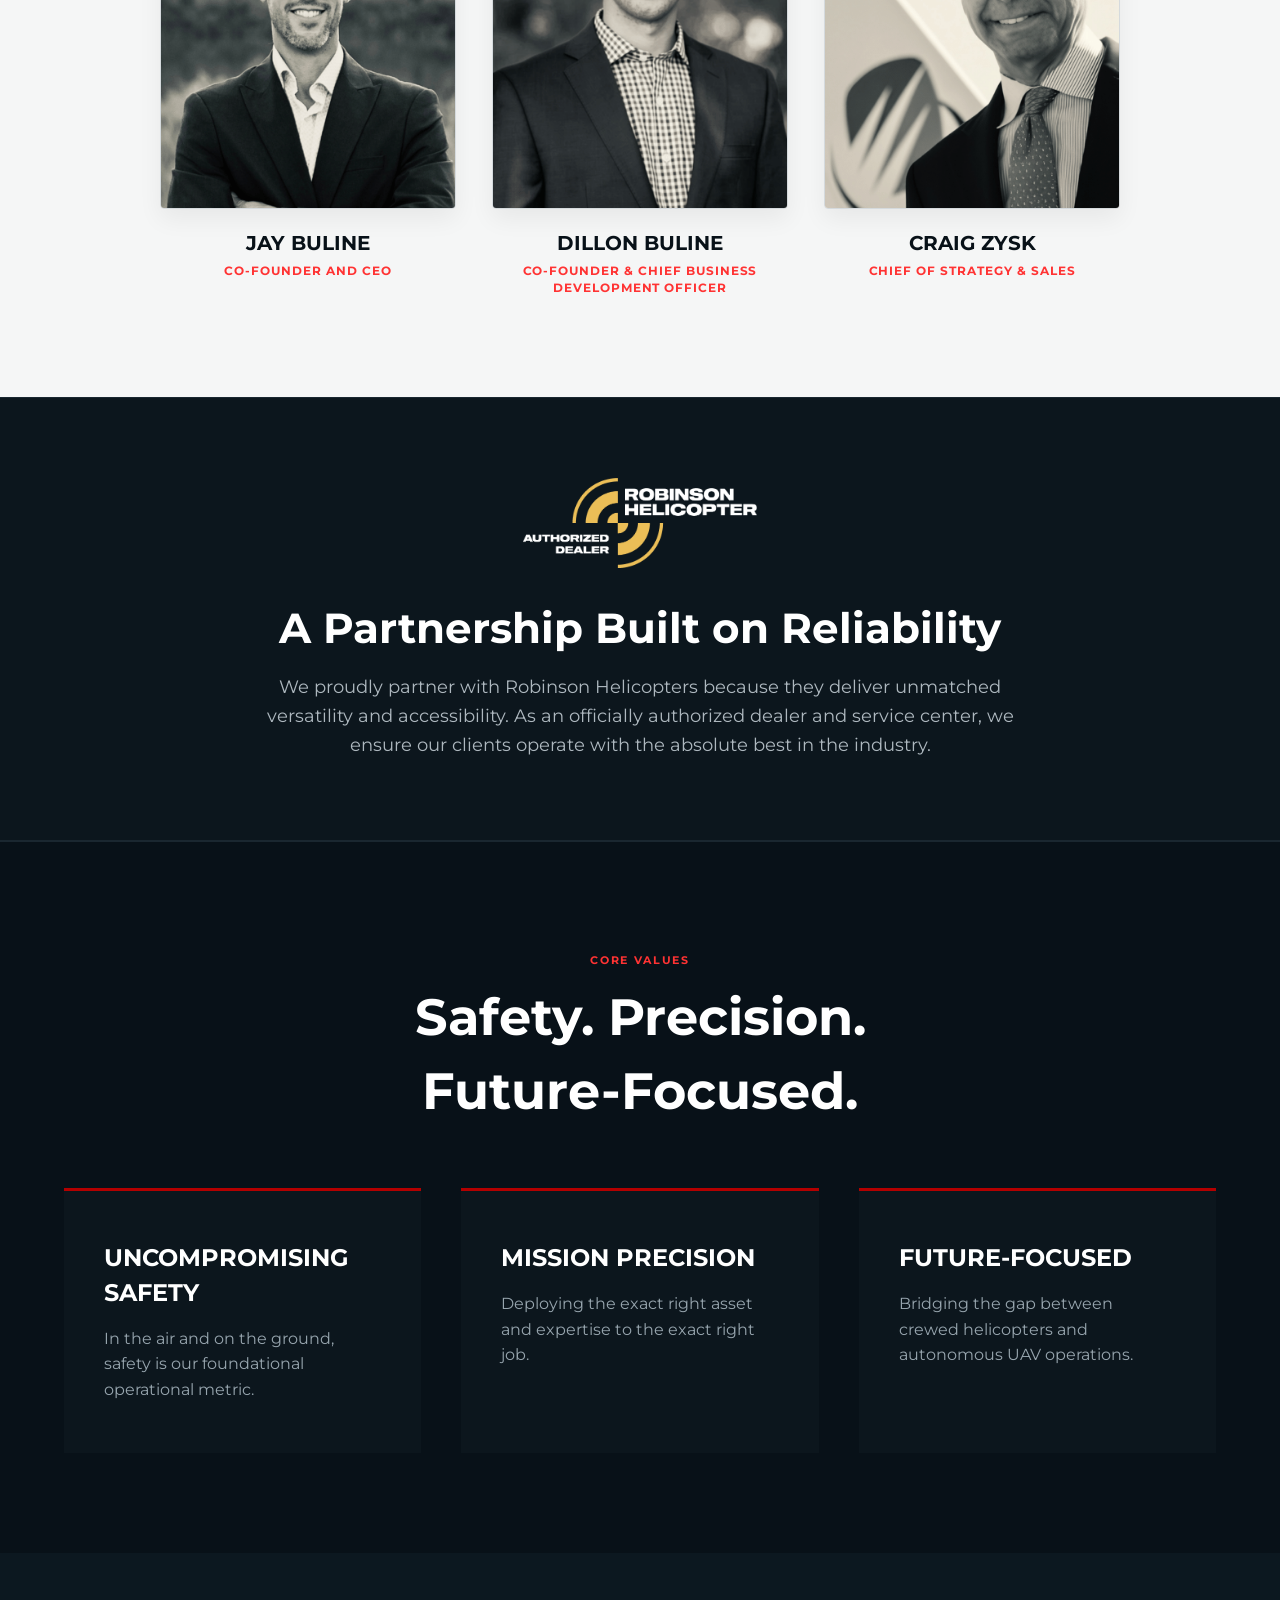
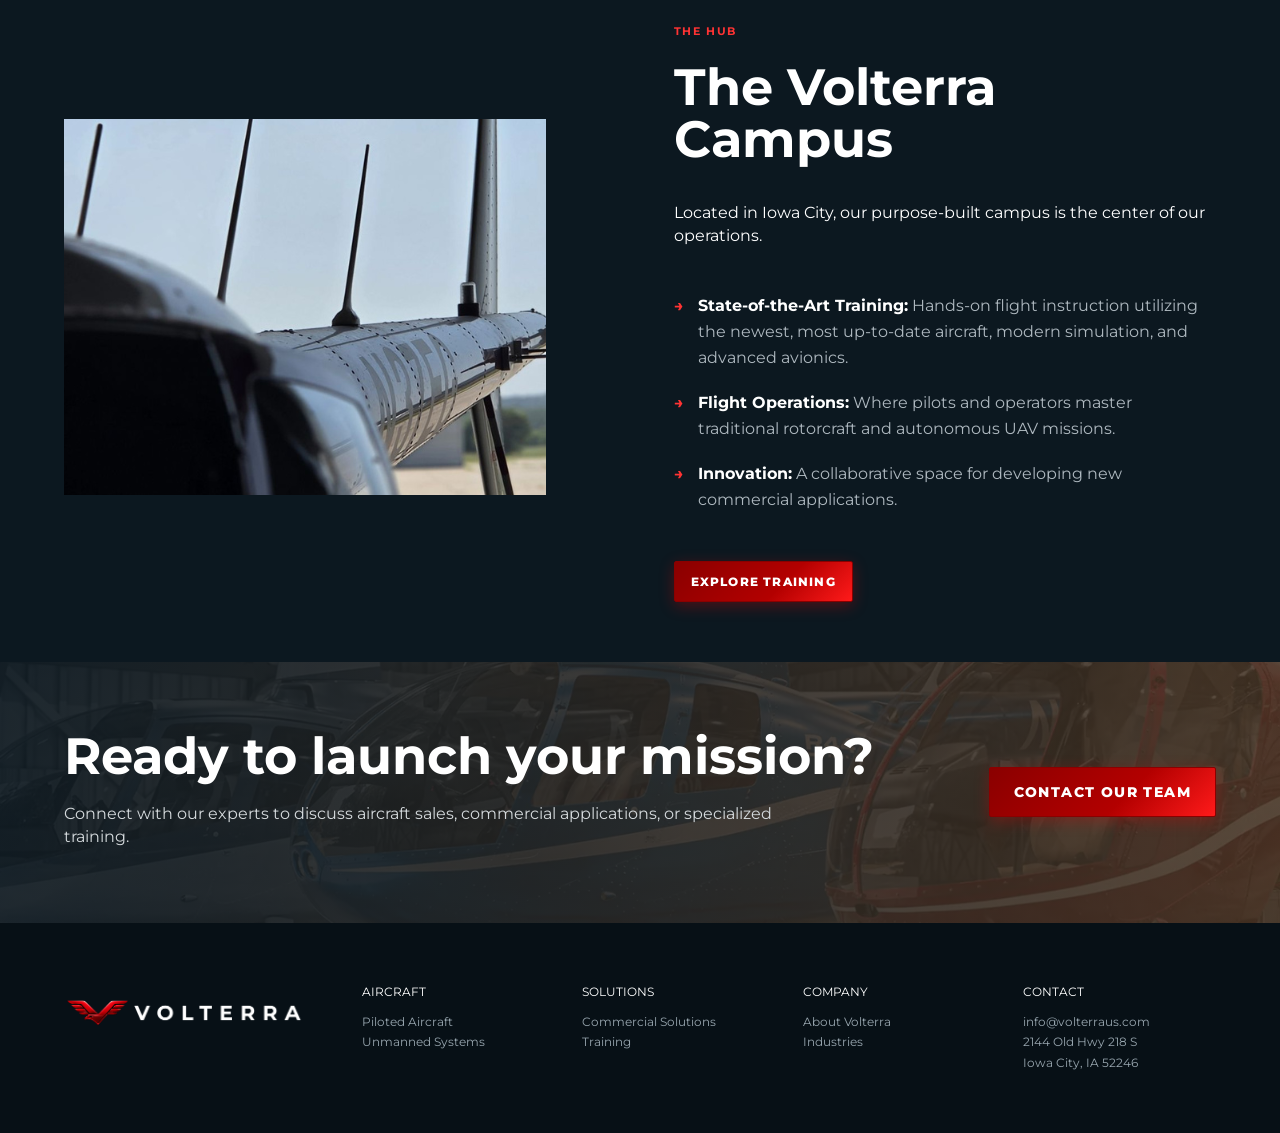
==== commit 4c71f053: "Update about.html" ====
--- a/Volterra_Website_Starter/about.html
+++ b/Volterra_Website_Starter/about.html
@@ -5,7 +5,7 @@
   <meta name="viewport" content="width=device-width,initial-scale=1">
   <title>About Volterra | Advanced Aviation Solutions</title>
   <link href="https://fonts.googleapis.com/css2?family=Montserrat:wght@300;400;700;800&display=swap" rel="stylesheet">
-  <link rel="stylesheet" href="styles.css?v=33">
+  <link rel="stylesheet" href="styles.css?v=34">
 </head>
 <body>
   <header>
@@ -27,7 +27,7 @@
     </div>
   </header>
 
-  <!-- HERO SECTION -->
+  <!-- 1. HERO SECTION (DARK) -->
   <section class="hero about-hero">
     <div class="shade"></div>
     <div class="copy">
@@ -37,7 +37,7 @@
     </div>
   </section>
 
-  <!-- SECTION BELOW HERO (ROBINSON TEAM) -->
+  <!-- 2. ORIGIN / AGRICULTURE (LIGHT) -->
   <section class="light grid2 about-origin-grid">
     <div class="origin-text-block">
       <p class="eyebrow blue">Born from Agriculture</p>
@@ -49,7 +49,7 @@
     </div>
   </section>
 
-  <!-- LEADERSHIP TEAM (3 MEMBERS) -->
+  <!-- 3. LEADERSHIP TEAM (DARK) -->
   <section class="leadership-section">
     <div class="leadership-header">
       <p class="eyebrow blue">Our Experts</p>
@@ -81,7 +81,7 @@
     </div>
   </section>
 
-  <!-- ROBINSON PARTNERSHIP -->
+  <!-- 4. ROBINSON PARTNERSHIP (DARK) -->
   <section class="auth-dealer partnership-section">
     <img src="robinson-authorized-dealer.png" alt="Robinson Authorized Dealer" class="partnership-logo">
     <div class="partnership-text">
@@ -90,7 +90,7 @@
     </div>
   </section>
 
-  <!-- CORE VALUES -->
+  <!-- 5. CORE VALUES (DARK) -->
   <section class="values-section">
     <div class="values-header">
       <p class="eyebrow blue">Core Values</p>
@@ -112,5 +112,42 @@
     </div>
   </section>
 
-  <!-- THE CAMPUS (HANGAR TAIL-BOOM PHOTO) -->
-  <section class="campus about
+  <!-- 6. THE CAMPUS (LIGHT) -->
+  <section class="campus about-campus light-campus">
+    <div class="campus-photo-wrapper">
+      <img src="about-campus-hangar.png" alt="Volterra Campus Facility" class="campus-feature-img">
+    </div>
+    <div class="campus-content-block">
+      <p class="eyebrow blue">The Hub</p>
+      <h2>The Volterra Campus</h2>
+      <p class="campus-sub">Located in Iowa City, our purpose-built campus is the center of our operations.</p>
+      <ul class="campus-list">
+        <li><strong>State-of-the-Art Training:</strong> Hands-on flight instruction utilizing the newest, most up-to-date aircraft, modern simulation, and advanced avionics.</li>
+        <li><strong>Flight Operations:</strong> Where pilots and operators master traditional rotorcraft and autonomous UAV missions.</li>
+        <li><strong>Innovation:</strong> A collaborative space for developing new commercial applications.</li>
+      </ul>
+      <div style="margin-top: 28px;">
+        <a href="training.html" class="btn small">Explore Training</a>
+      </div>
+    </div>
+  </section>
+
+  <!-- 7. CTA (DARK) -->
+  <section class="cta">
+    <div>
+      <h2>Ready to launch your mission?</h2>
+      <p>Connect with our experts to discuss aircraft sales, commercial applications, or specialized training.</p>
+    </div>
+    <a class="btn" href="contact.html">Contact Our Team</a>
+  </section>
+
+  <!-- 8. FOOTER (DARK) -->
+  <footer id="service">
+    <div><img src="volterra-horizontal-logo-whitetext.png" alt="Volterra Logo" class="footer-logo"></div>
+    <div>Aircraft<br><span>Piloted Aircraft<br>Unmanned Systems</span></div>
+    <div>Solutions<br><span>Commercial Solutions<br>Training</span></div>
+    <div>Company<br><span>About Volterra<br>Industries</span></div>
+    <div>Contact<br><span>info@volterraus.com<br>2144 Old Hwy 218 S<br>Iowa City, IA 52246</span></div>
+  </footer>
+</body>
+</html>
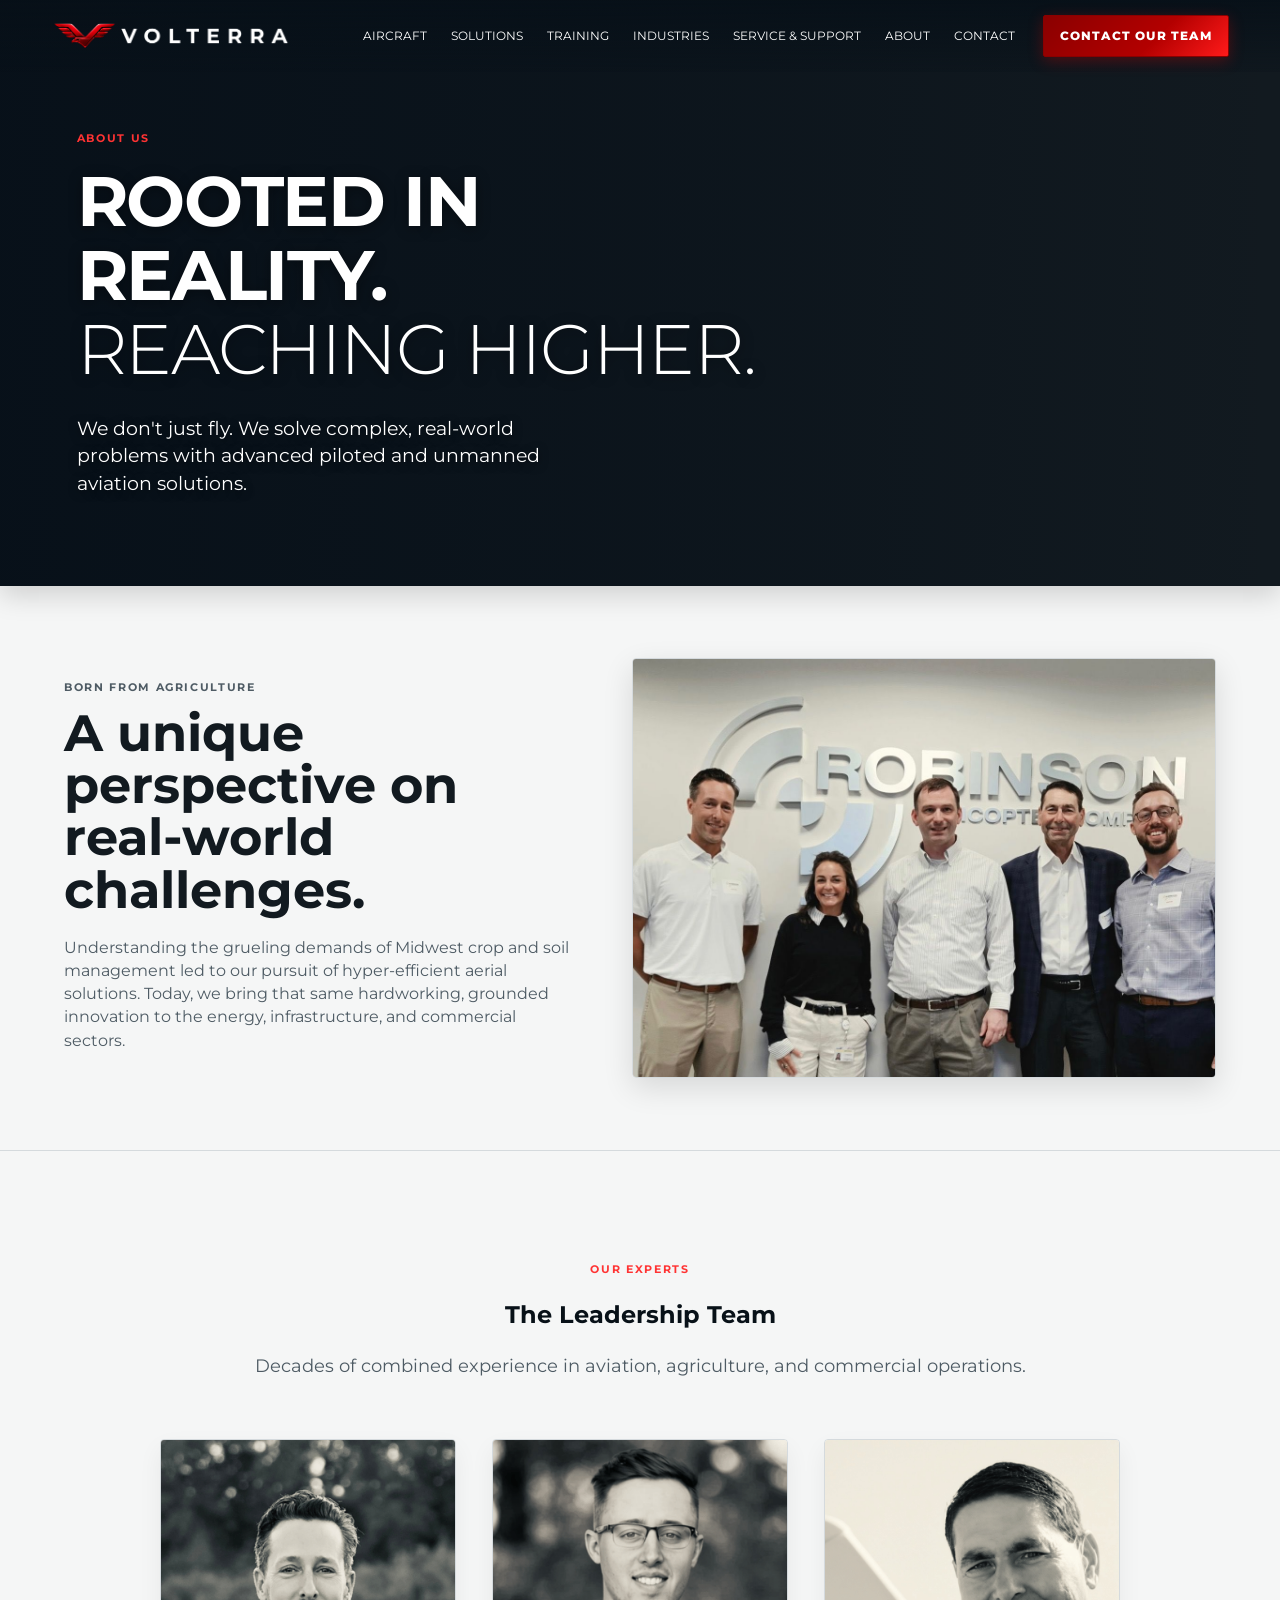
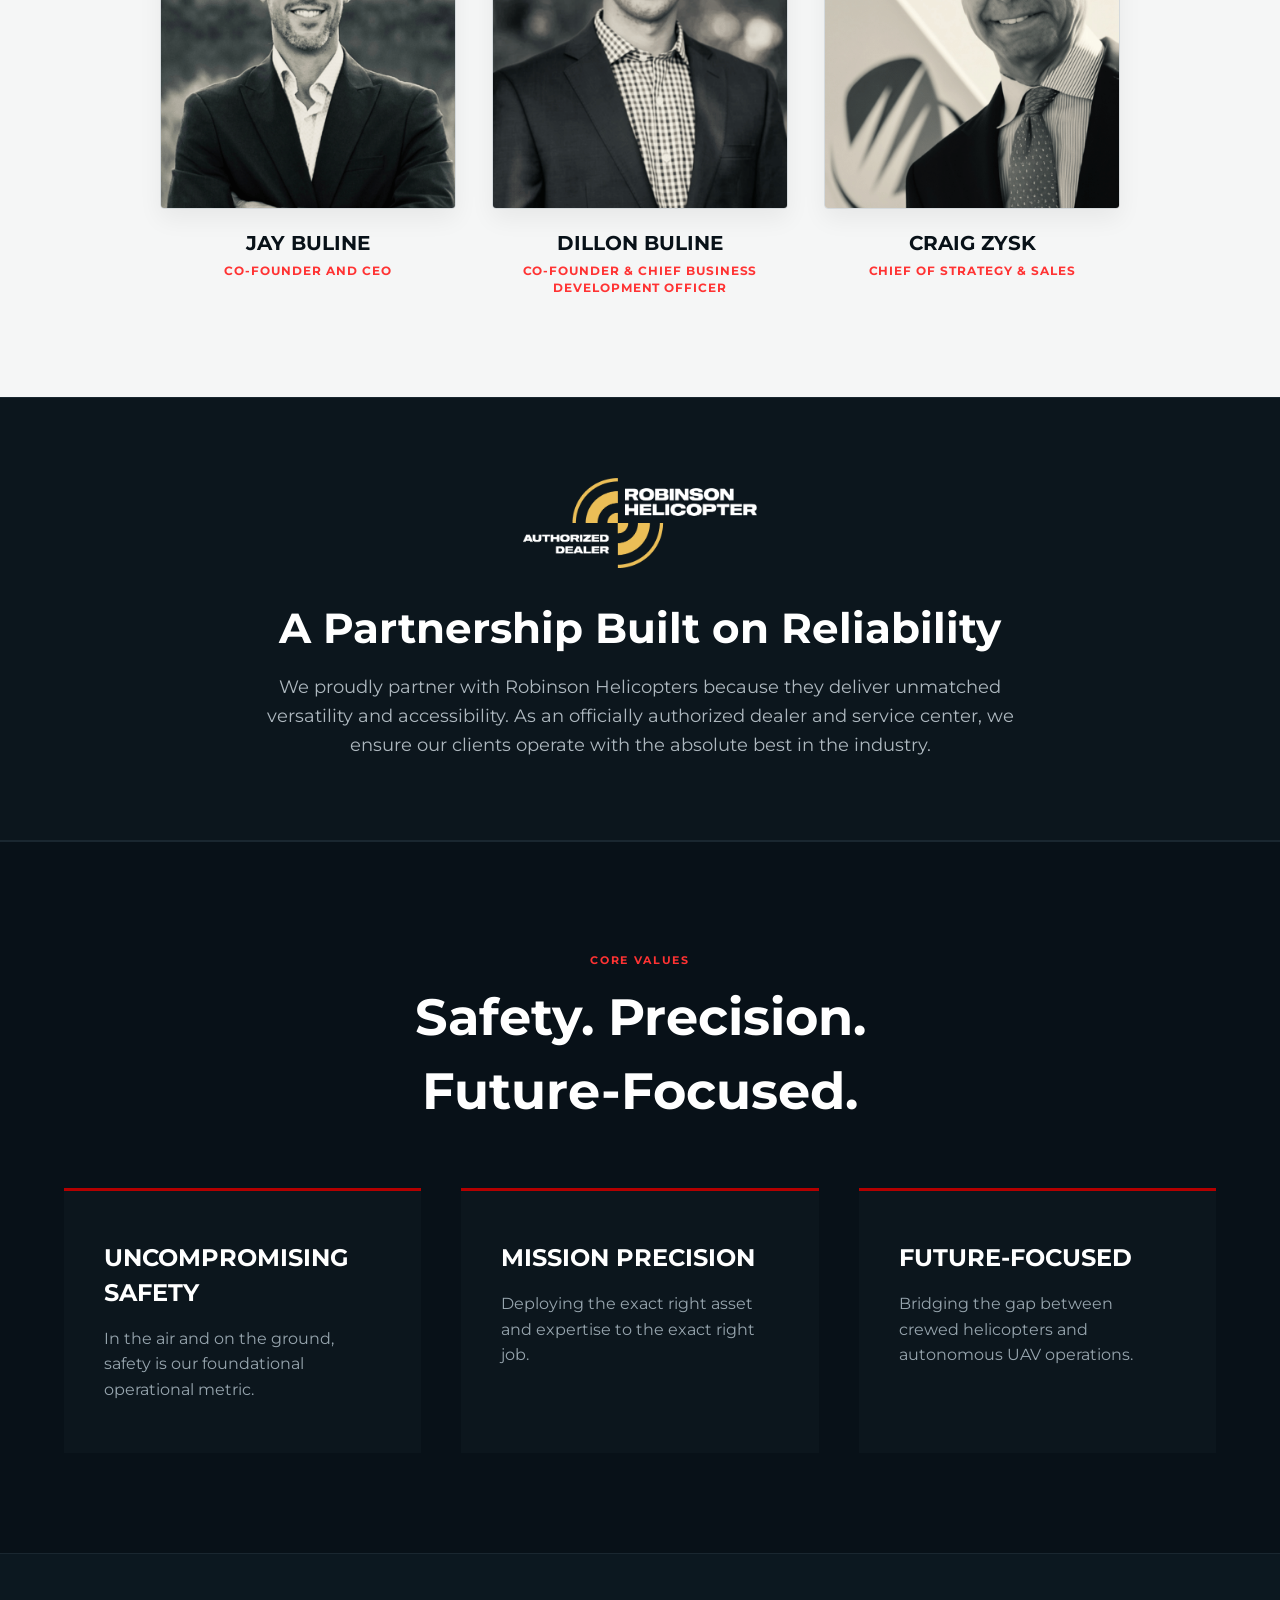
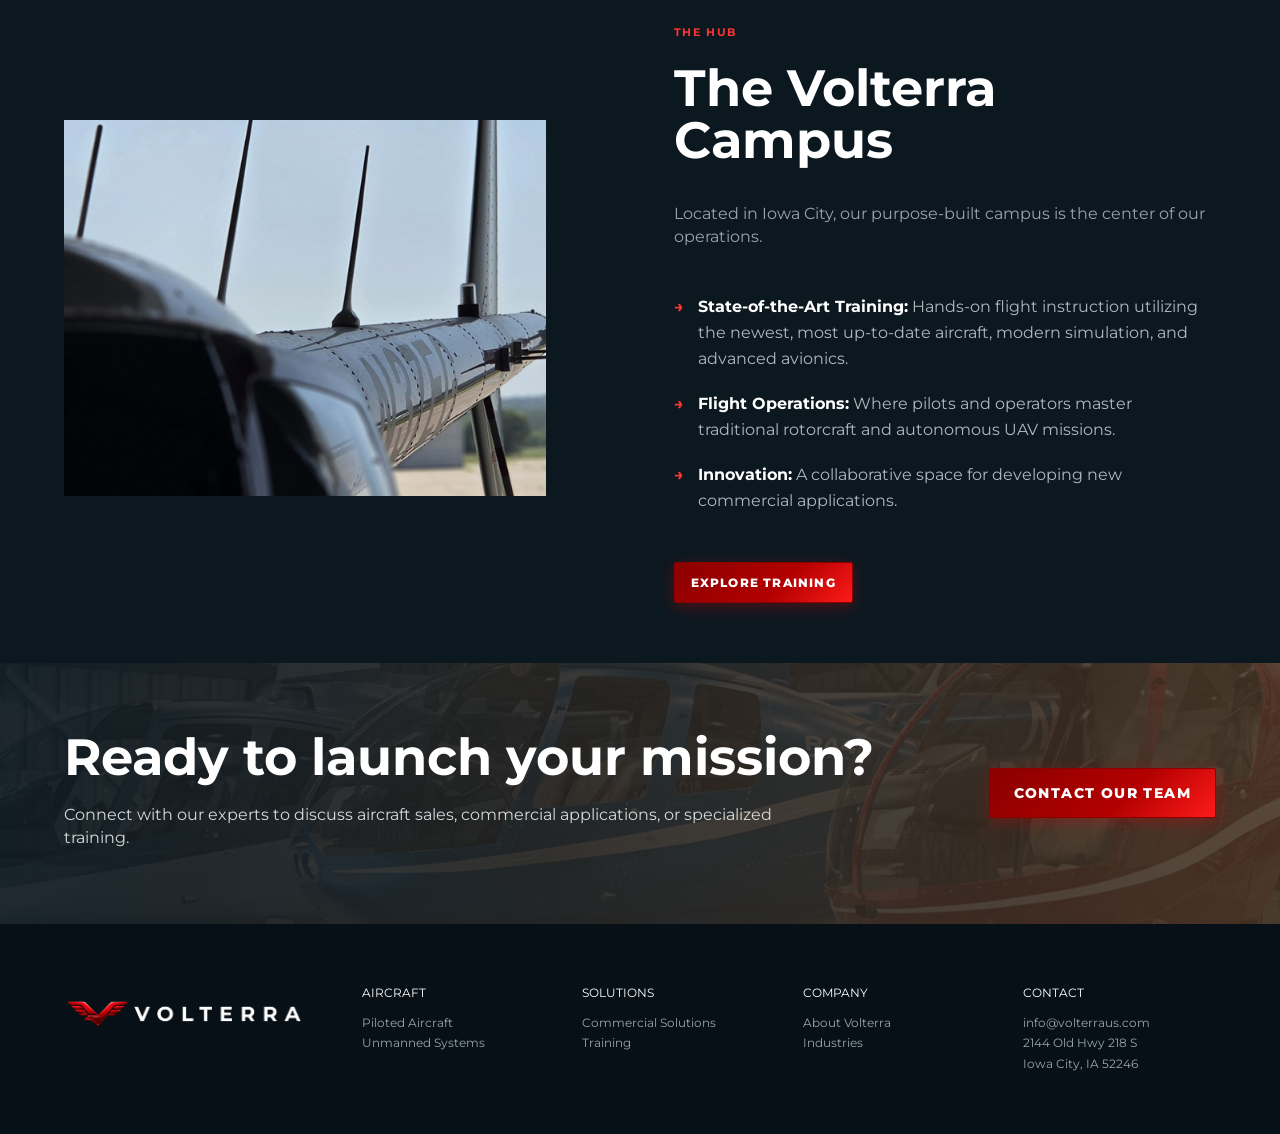
==== commit 533e38ec: "commit" ====
--- a/Volterra_Website_Starter/about.html
+++ b/Volterra_Website_Starter/about.html
@@ -5,7 +5,7 @@
   <meta name="viewport" content="width=device-width,initial-scale=1">
   <title>About Volterra | Advanced Aviation Solutions</title>
   <link href="https://fonts.googleapis.com/css2?family=Montserrat:wght@300;400;700;800&display=swap" rel="stylesheet">
-  <link rel="stylesheet" href="styles.css?v=34">
+  <link rel="stylesheet" href="styles.css?v=35">
 </head>
 <body>
   <header>
@@ -49,7 +49,7 @@
     </div>
   </section>
 
-  <!-- 3. LEADERSHIP TEAM (DARK) -->
+  <!-- 3. LEADERSHIP TEAM (LIGHT) -->
   <section class="leadership-section">
     <div class="leadership-header">
       <p class="eyebrow blue">Our Experts</p>
@@ -112,15 +112,15 @@
     </div>
   </section>
 
-  <!-- 6. THE CAMPUS (LIGHT) -->
-  <section class="campus about-campus light-campus">
+  <!-- 6. THE CAMPUS (DARK) -->
+  <section class="campus about-campus">
     <div class="campus-photo-wrapper">
       <img src="about-campus-hangar.png" alt="Volterra Campus Facility" class="campus-feature-img">
     </div>
     <div class="campus-content-block">
       <p class="eyebrow blue">The Hub</p>
       <h2>The Volterra Campus</h2>
-      <p class="campus-sub">Located in Iowa City, our purpose-built campus is the center of our operations.</p>
+      <p style="color: #97a5ae;">Located in Iowa City, our purpose-built campus is the center of our operations.</p>
       <ul class="campus-list">
         <li><strong>State-of-the-Art Training:</strong> Hands-on flight instruction utilizing the newest, most up-to-date aircraft, modern simulation, and advanced avionics.</li>
         <li><strong>Flight Operations:</strong> Where pilots and operators master traditional rotorcraft and autonomous UAV missions.</li>
@@ -150,4 +150,4 @@
     <div>Contact<br><span>info@volterraus.com<br>2144 Old Hwy 218 S<br>Iowa City, IA 52246</span></div>
   </footer>
 </body>
-</html>
+</html>
--- a/Volterra_Website_Starter/styles.css
+++ b/Volterra_Website_Starter/styles.css
@@ -108,7 +108,7 @@
 .landscape-2 { background-image: url('mission-ready-2.png'); }
 .landscape-3 { background-image: url('mission-ready-3.png'); }
 
-/* Campus */
+/* Campus Base */
 .campus { display: grid; grid-template-columns: 0.8fr 1.7fr; min-height: 450px; background: #0c1820; }
 .campus > div:first-child { padding: 72px 5vw; display: flex; flex-direction: column; justify-content: center; }
 .campus-art { background: linear-gradient(to right, #0c1820 0%, rgba(12,24,32,0.1) 50%), url('campus-pic.png') center/cover no-repeat; min-height: 450px; position: relative; }
@@ -144,40 +144,48 @@
   width: 100%;
   height: 100%;
   object-fit: cover;
-  object-position: center 20%; /* Keeps faces centered cleanly */
+  object-position: center 20%;
   display: block;
 }
 
-/* Campus Section & Hangar Image */
-.about-campus {
-  grid-template-columns: 1fr 1.1fr;
-  align-items: center;
-  background: #0c1820;
-}
-.campus-photo-wrapper {
-  width: 100%;
-  height: 520px;
-  max-height: 520px;
+/* Leadership Team (LIGHT THEME) */
+.leadership-section { padding: 100px 5vw; background: #f5f6f6; border-top: 1px solid #d5dadd; }
+.leadership-header { text-align: center; margin-bottom: 60px; }
+.leadership-header h2 { color: #081118; }
+.leadership-header p:not(.eyebrow) { color: #4e5b64; font-size: 18px; }
+.team-grid {
+  display: grid;
+  grid-template-columns: repeat(3, 1fr);
+  gap: 36px;
+  max-width: 960px;
+  margin: 0 auto;
+}
+.team-card { text-align: center; }
+.team-photo {
+  width: 100%;
+  aspect-ratio: 4/5;
+  background: #ffffff;
+  border: 1px solid #d5dadd;
+  box-shadow: 0 10px 25px rgba(0,0,0,0.06);
+  margin-bottom: 20px;
   overflow: hidden;
-  display: flex;
-}
-.campus-feature-img {
+  border-radius: 4px;
+  transition: 0.3s;
+}
+.team-photo img {
   width: 100%;
   height: 100%;
   object-fit: cover;
-  object-position: center 30%;
+  object-position: center 15%;
   display: block;
 }
-.campus-content-block {
-  padding: 60px 5vw;
-  display: flex;
-  flex-direction: column;
-  justify-content: center;
-}
-.campus-list { list-style: none; padding: 0; margin: 30px 0 0; }
-.campus-list li { margin-bottom: 20px; padding-left: 24px; position: relative; color: #aeb8bf; font-size: 16px; line-height: 1.6; }
-.campus-list li strong { color: #fff; }
-.campus-list li::before { content: '→'; position: absolute; left: 0; color: #ff3333; font-weight: bold; }
+.team-card:hover .team-photo {
+  border-color: #ff3333;
+  box-shadow: 0 12px 30px rgba(255,51,51,0.18);
+  transform: translateY(-5px);
+}
+.team-card h3 { font-size: 20px; margin: 0 0 5px; color: #081118; text-transform: uppercase; }
+.team-title { color: #ff3333; font-weight: 700; font-size: 12px; text-transform: uppercase; letter-spacing: 0.08em; margin: 0; line-height: 1.4; }
 
 /* Partnership Section */
 .partnership-section { flex-direction: column; padding: 80px 5vw; border-top: 1px solid #1a2730; }
@@ -196,44 +204,37 @@
 .value-card h3 { font-size: 24px; text-transform: uppercase; margin: 0 0 15px; color: #fff; }
 .value-card p { color: #97a5ae; margin: 0; line-height: 1.6; }
 
-/* Leadership Team (3 Across - Tightly Proportioned) */
-.leadership-section { padding: 100px 5vw; background: #f5f6f6; border-top: 1px solid #d5dadd; }
-.leadership-header { text-align: center; margin-bottom: 60px; }
-.leadership-header h2 { color: #081118; }
-.leadership-header p:not(.eyebrow) { color: #4e5b64; font-size: 18px; }
-.team-grid {
-  display: grid;
-  grid-template-columns: repeat(3, 1fr);
-  gap: 36px;
-  max-width: 960px; /* Constrains column width so headshots don't become massive */
-  margin: 0 auto;
-}
-.team-card { text-align: center; }
-.team-photo {
-  width: 100%;
-  aspect-ratio: 4/5;
-  background: #ffffff;
-  border: 1px solid #d5dadd;
-  box-shadow: 0 10px 25px rgba(0,0,0,0.06);
-  margin-bottom: 20px;
+/* Campus Section (DARK THEME) */
+.about-campus {
+  grid-template-columns: 1fr 1.1fr;
+  align-items: center;
+  background: #0c1820;
+  border-top: 1px solid #1a2730;
+}
+.campus-photo-wrapper {
+  width: 100%;
+  height: 520px;
+  max-height: 520px;
   overflow: hidden;
-  border-radius: 4px;
-  transition: 0.3s;
-}
-.team-photo img {
+  display: flex;
+}
+.campus-feature-img {
   width: 100%;
   height: 100%;
   object-fit: cover;
-  object-position: center 15%;
+  object-position: center 30%;
   display: block;
 }
-.team-card:hover .team-photo {
-  border-color: #ff3333;
-  box-shadow: 0 12px 30px rgba(255,51,51,0.18);
-  transform: translateY(-5px);
-}
-.team-card h3 { font-size: 20px; margin: 0 0 5px; color: #081118; text-transform: uppercase; }
-.team-title { color: #ff3333; font-weight: 700; font-size: 12px; text-transform: uppercase; letter-spacing: 0.08em; margin: 0; line-height: 1.4; }
+.campus-content-block {
+  padding: 60px 5vw;
+  display: flex;
+  flex-direction: column;
+  justify-content: center;
+}
+.about-campus .campus-list { list-style: none; padding: 0; margin: 30px 0 0; }
+.about-campus .campus-list li { margin-bottom: 20px; padding-left: 24px; position: relative; color: #aeb8bf; font-size: 16px; line-height: 1.6; }
+.about-campus .campus-list li strong { color: #fff; }
+.about-campus .campus-list li::before { content: '→'; position: absolute; left: 0; color: #ff3333; font-weight: bold; }
 
 /* =========================================
    CONTACT PAGE STYLES
@@ -321,8 +322,7 @@
   .industry-grid article { min-height: 200px; }
   .industry-title { font-size: 32px; }
 
-  /* Mobile screen limits */
   .about-feature-img-wrapper { height: 220px; max-height: 220px; }
   .campus-photo-wrapper { height: 250px; max-height: 250px; }
   .team-grid { max-width: 270px; }
-}
+}
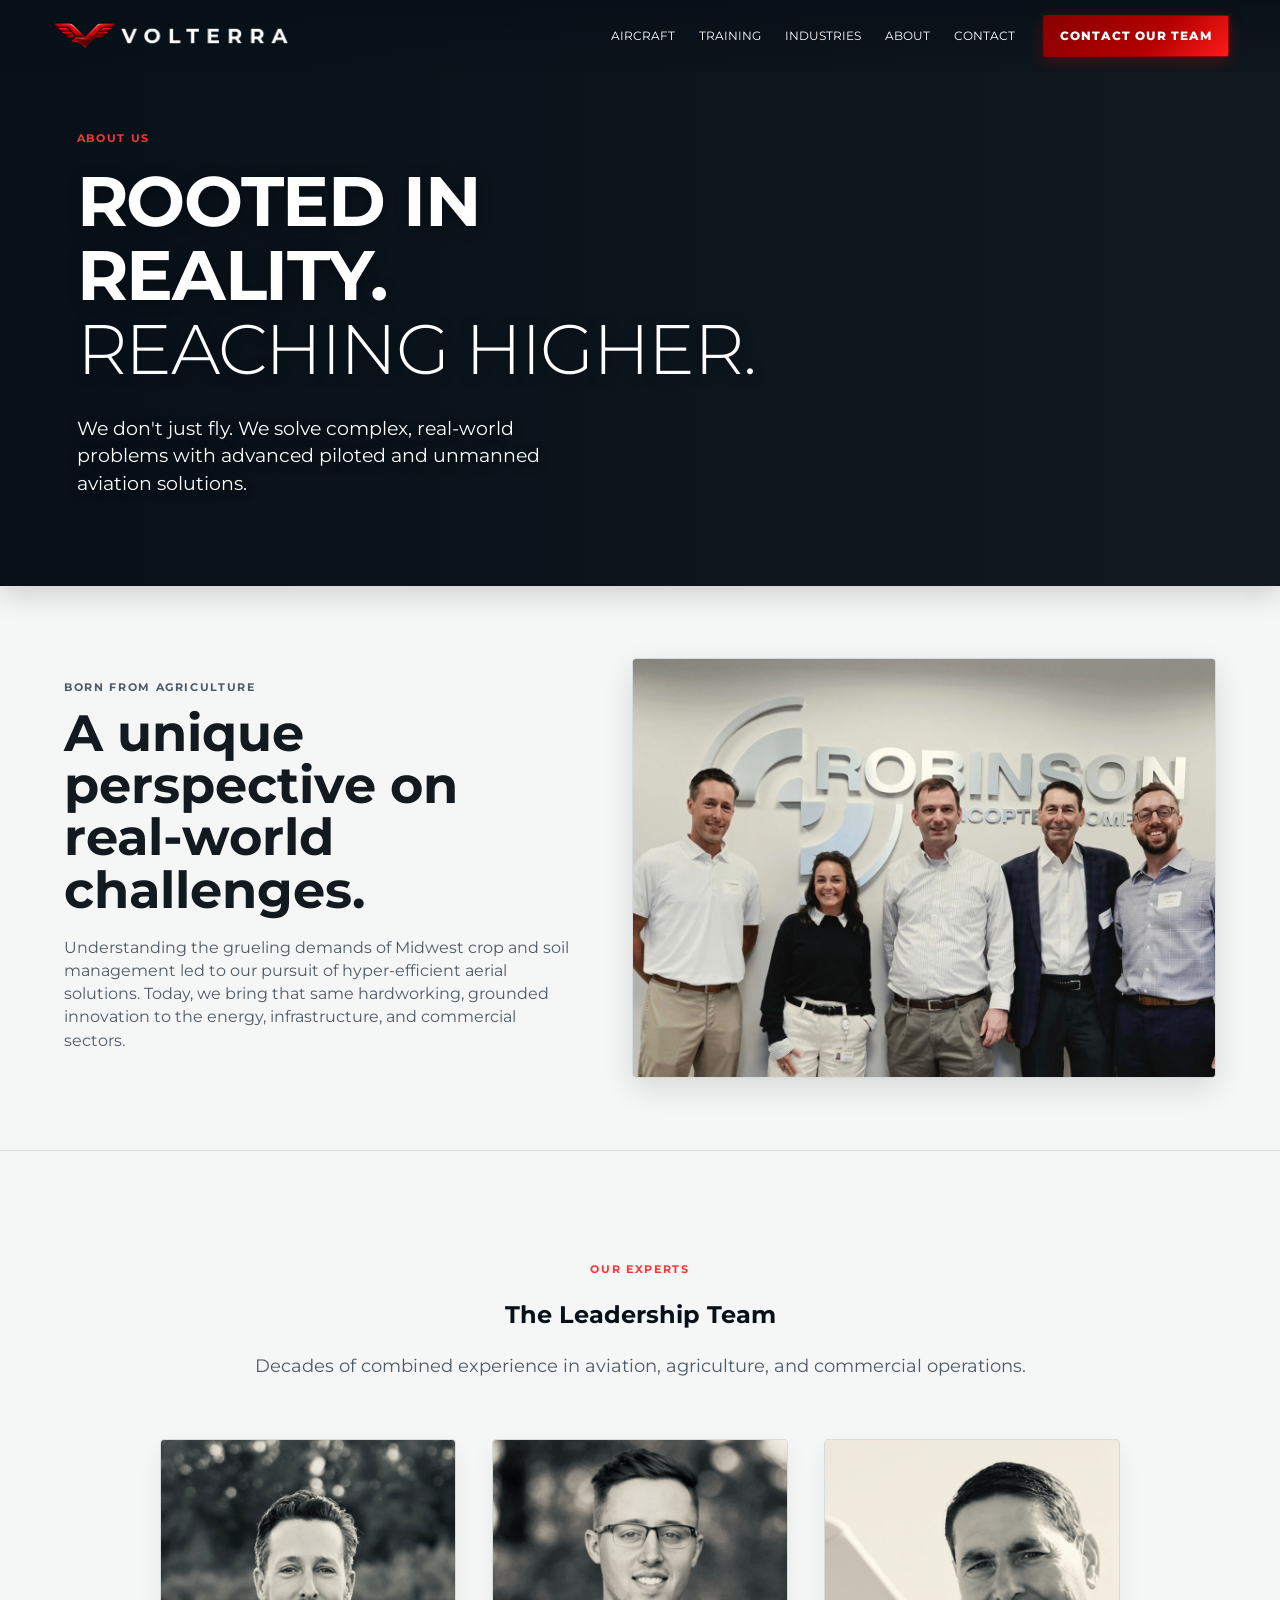
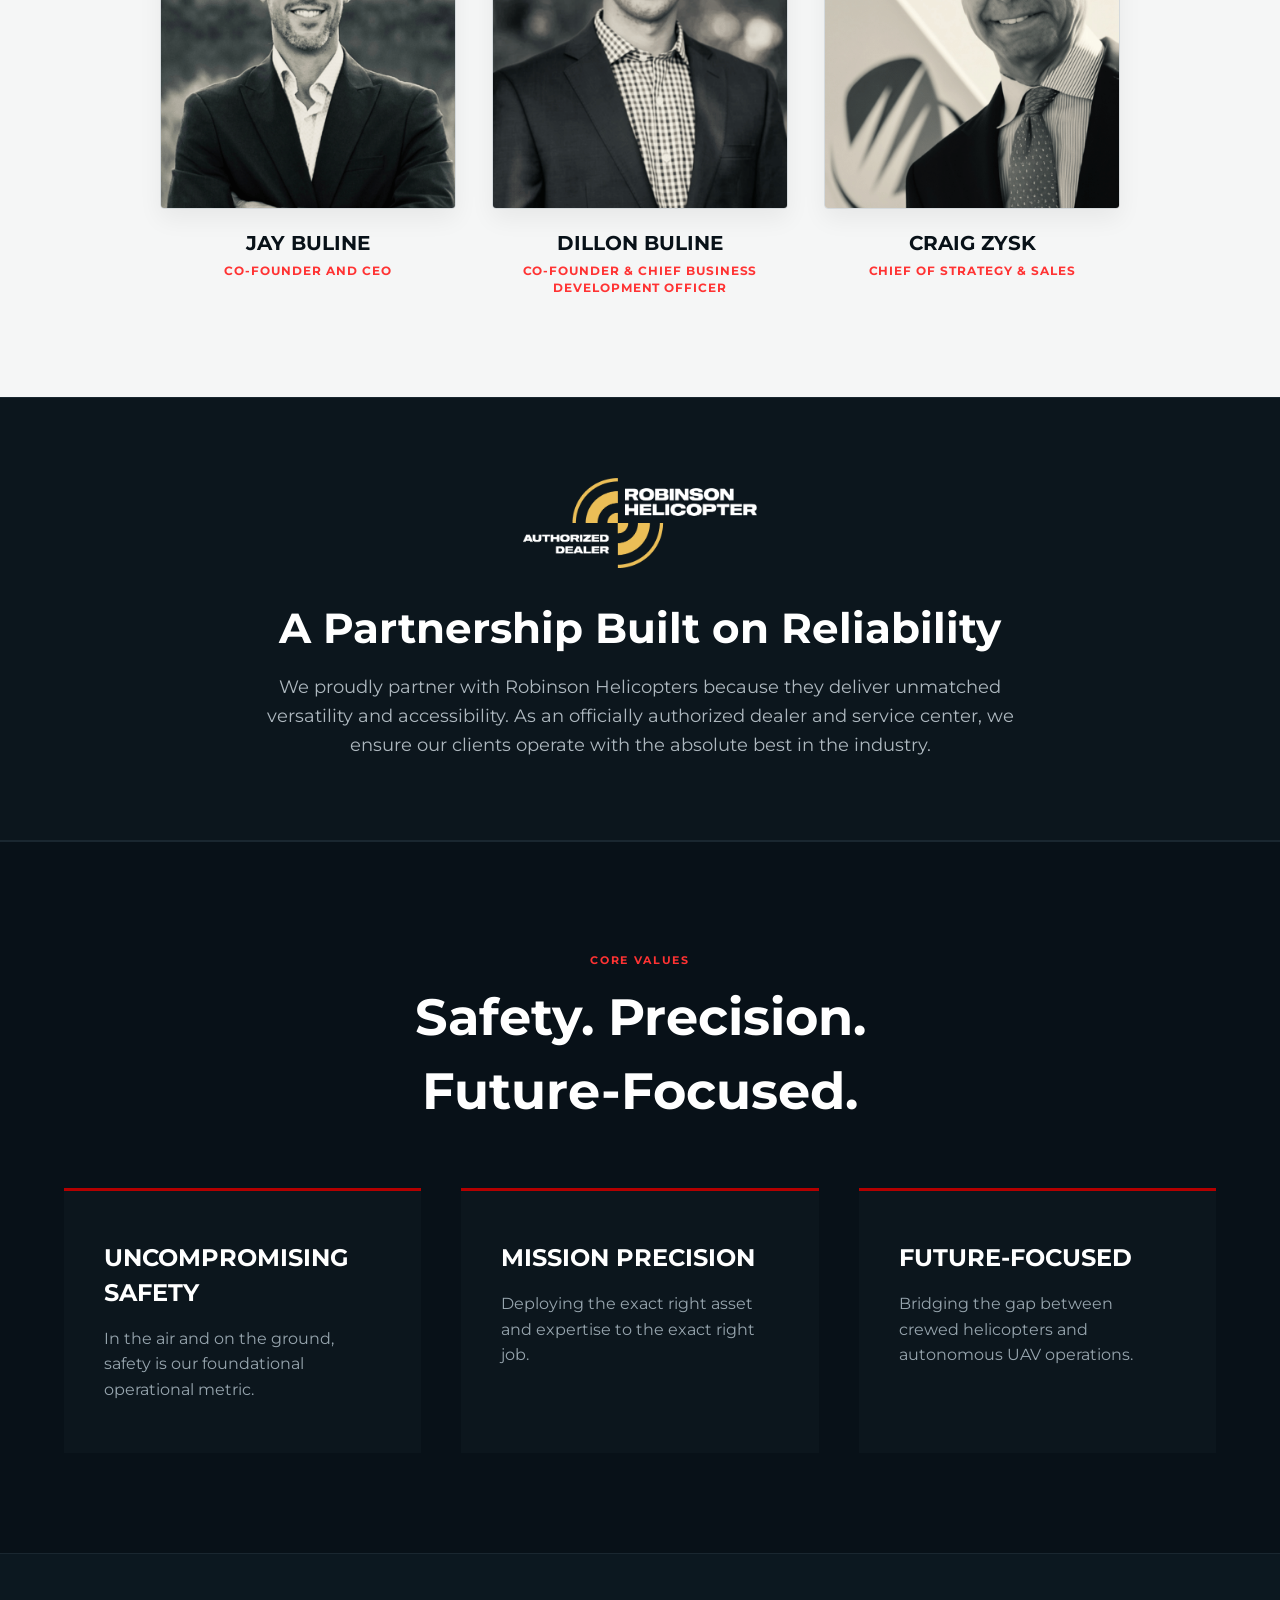
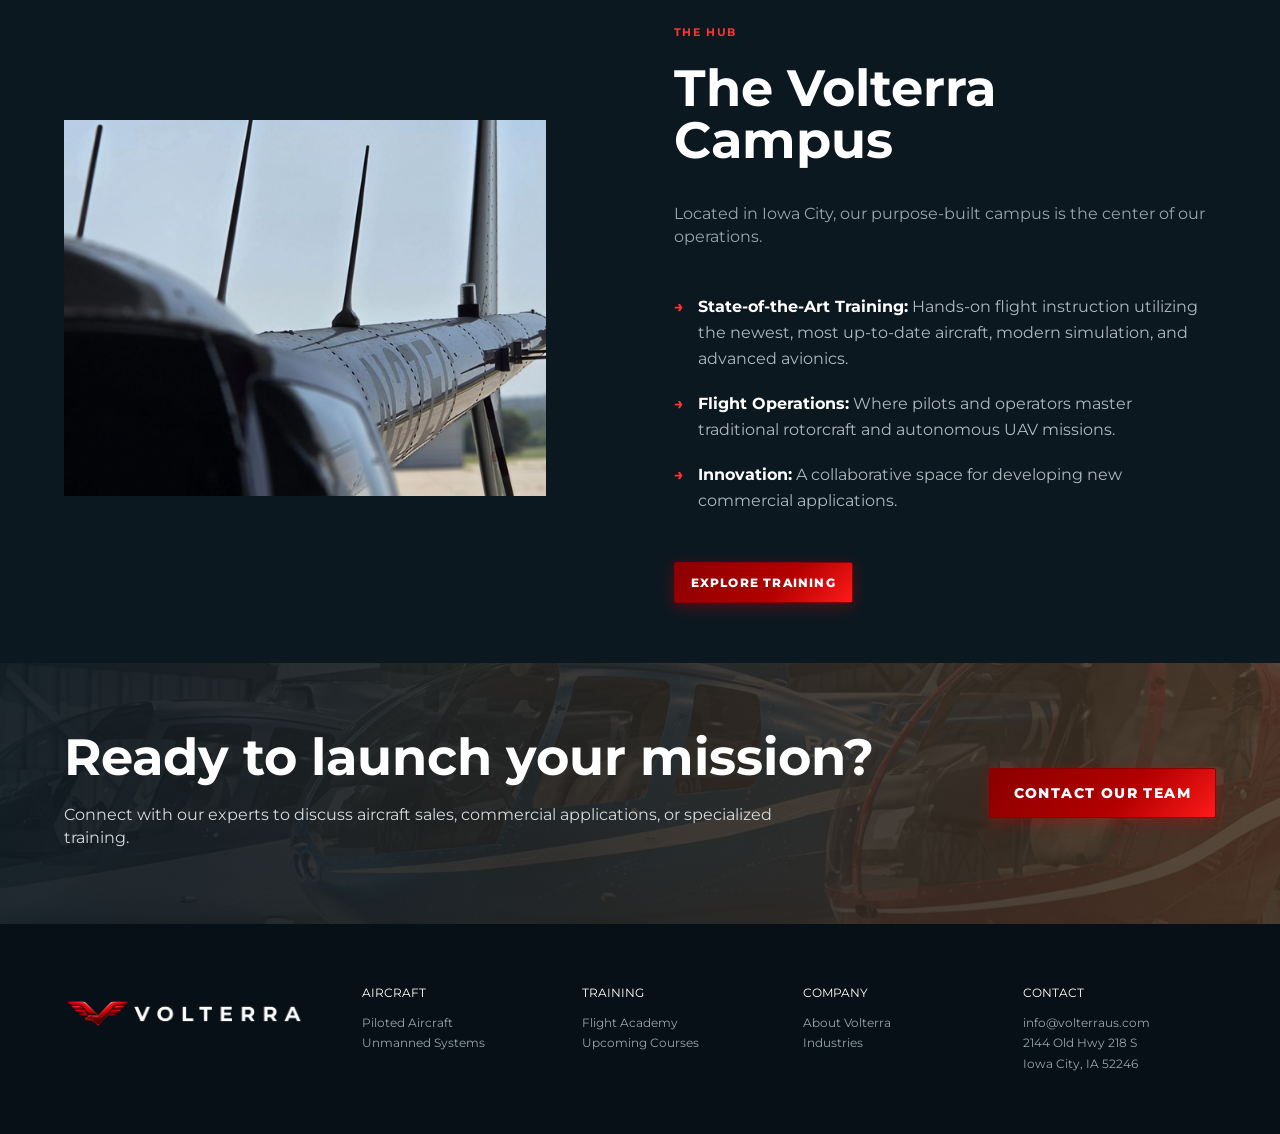
==== commit 4839e24f: "okay" ====
--- a/Volterra_Website_Starter/about.html
+++ b/Volterra_Website_Starter/about.html
@@ -5,7 +5,7 @@
   <meta name="viewport" content="width=device-width,initial-scale=1">
   <title>About Volterra | Advanced Aviation Solutions</title>
   <link href="https://fonts.googleapis.com/css2?family=Montserrat:wght@300;400;700;800&display=swap" rel="stylesheet">
-  <link rel="stylesheet" href="styles.css?v=35">
+  <link rel="stylesheet" href="styles.css?v=36">
 </head>
 <body>
   <header>
@@ -14,10 +14,8 @@
     </a>
     <nav>
       <a href="index.html#aircraft">Aircraft</a>
-      <a href="index.html#solutions">Solutions</a>
       <a href="training.html">Training</a>
       <a href="index.html#industries">Industries</a>
-      <a href="index.html#service">Service & Support</a>
       <a href="about.html">About</a>
       <a href="contact.html">Contact</a>
     </nav>
@@ -144,10 +142,10 @@
   <!-- 8. FOOTER (DARK) -->
   <footer id="service">
     <div><img src="volterra-horizontal-logo-whitetext.png" alt="Volterra Logo" class="footer-logo"></div>
-    <div>Aircraft<br><span>Piloted Aircraft<br>Unmanned Systems</span></div>
-    <div>Solutions<br><span>Commercial Solutions<br>Training</span></div>
-    <div>Company<br><span>About Volterra<br>Industries</span></div>
-    <div>Contact<br><span>info@volterraus.com<br>2144 Old Hwy 218 S<br>Iowa City, IA 52246</span></div>
+    <div>Aircraft<br><span><a href="index.html#aircraft">Piloted Aircraft</a><br><a href="index.html#aircraft">Unmanned Systems</a></span></div>
+    <div>Training<br><span><a href="training.html">Flight Academy</a><br><a href="training.html">Upcoming Courses</a></span></div>
+    <div>Company<br><span><a href="about.html">About Volterra</a><br><a href="index.html#industries">Industries</a></span></div>
+    <div>Contact<br><span><a href="mailto:info@volterraus.com">info@volterraus.com</a><br>2144 Old Hwy 218 S<br>Iowa City, IA 52246</span></div>
   </footer>
 </body>
 </html>
